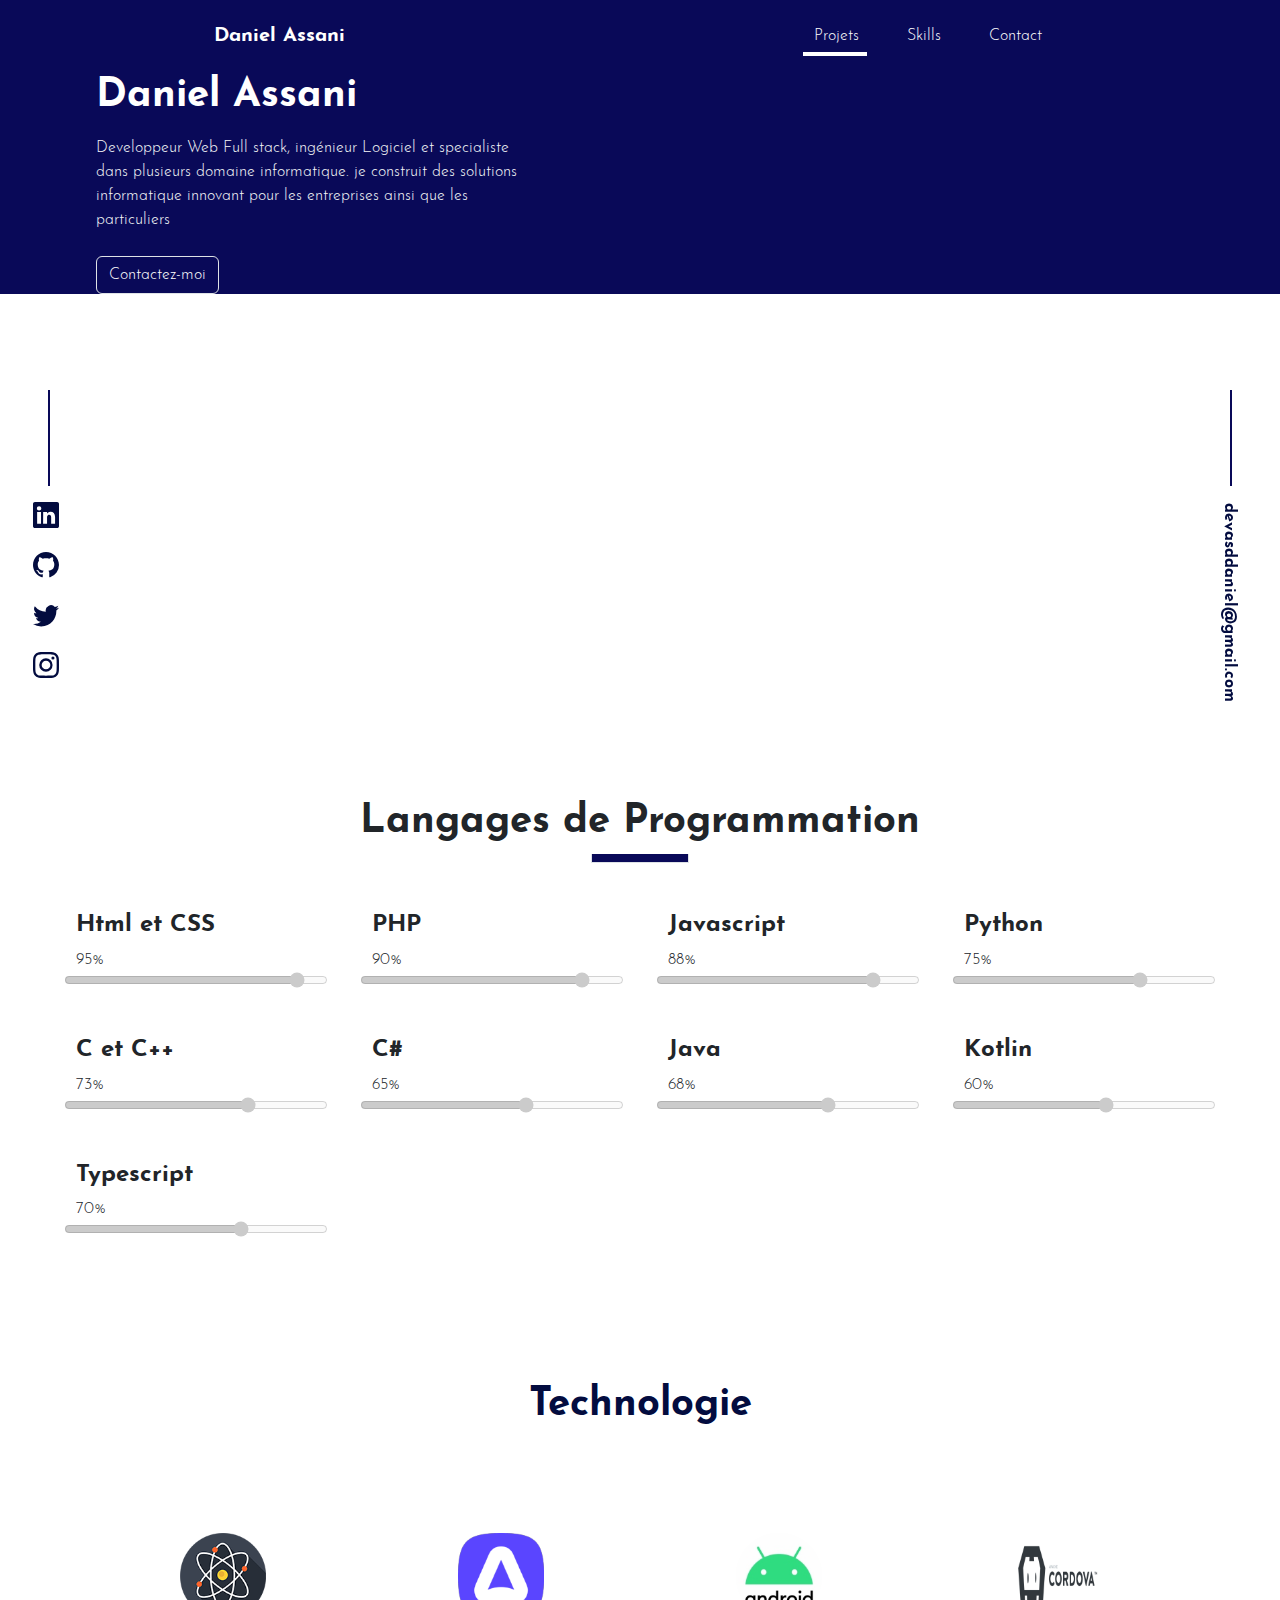
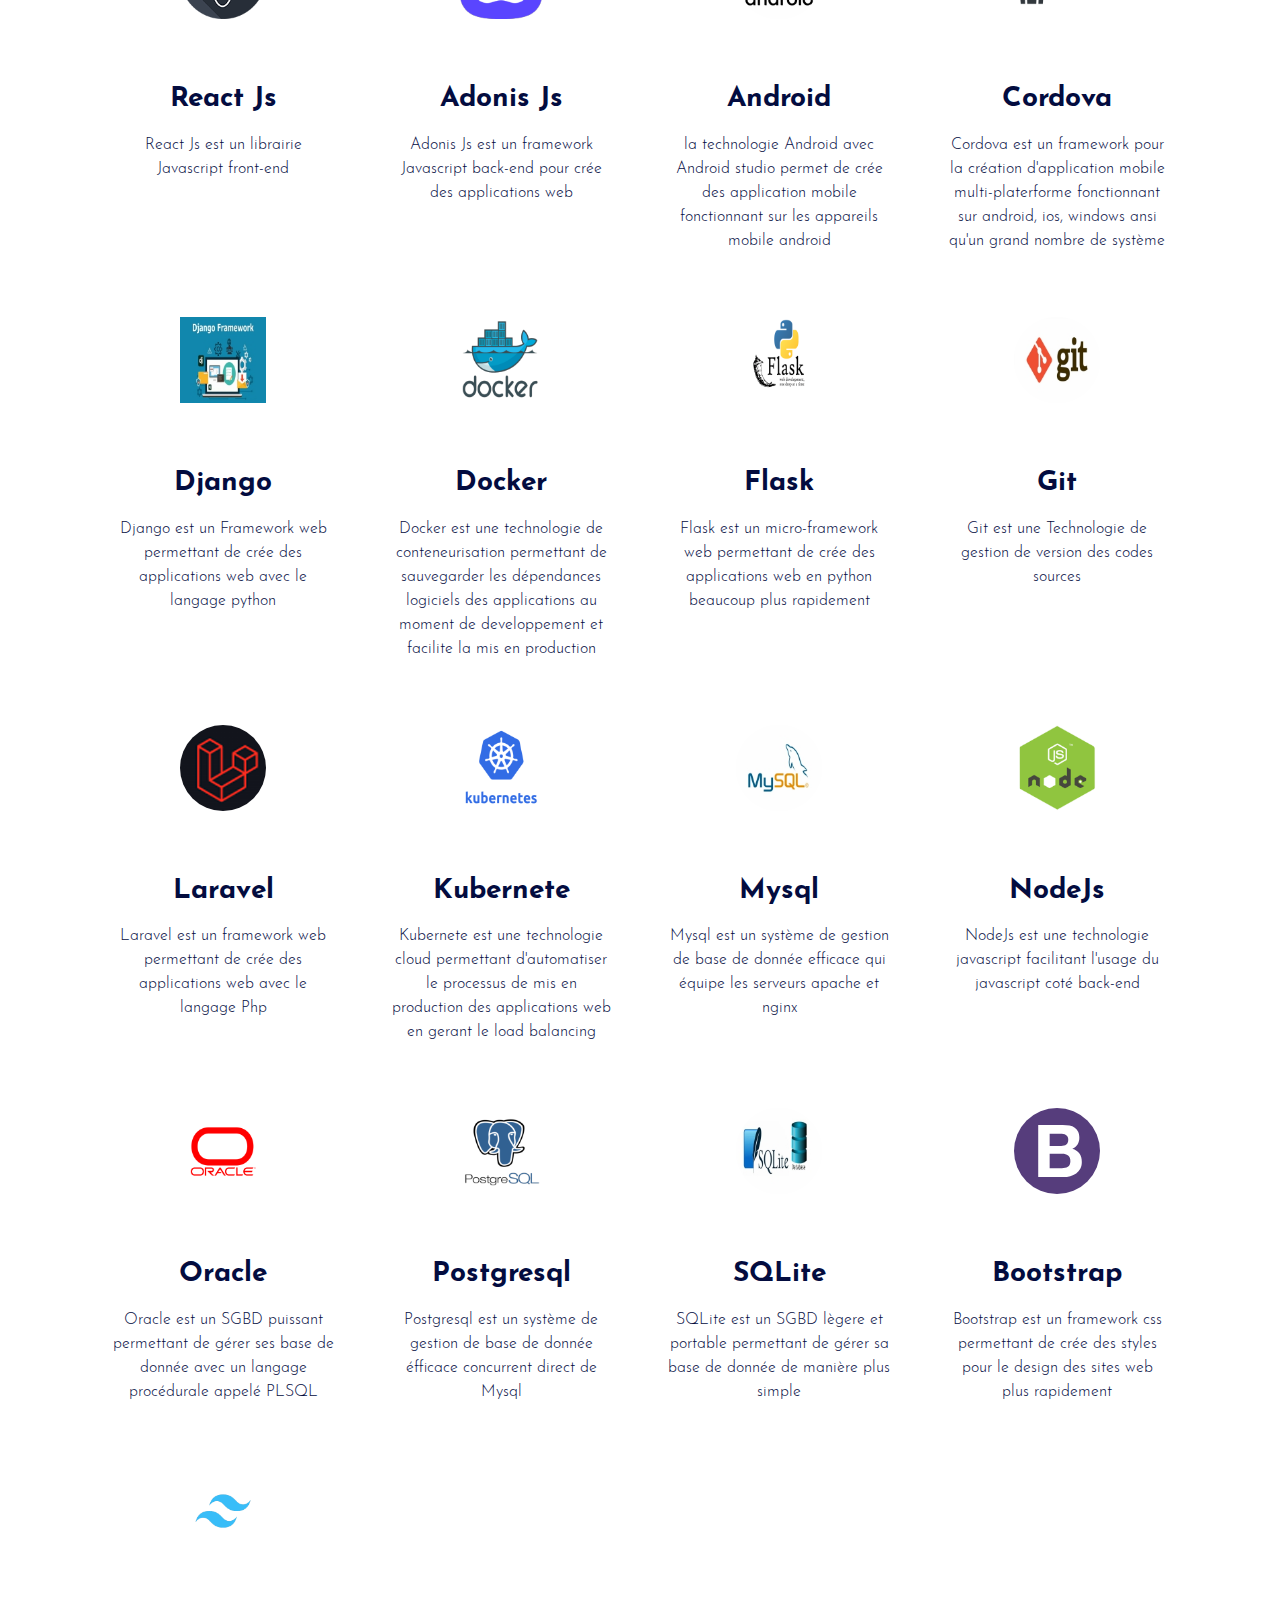
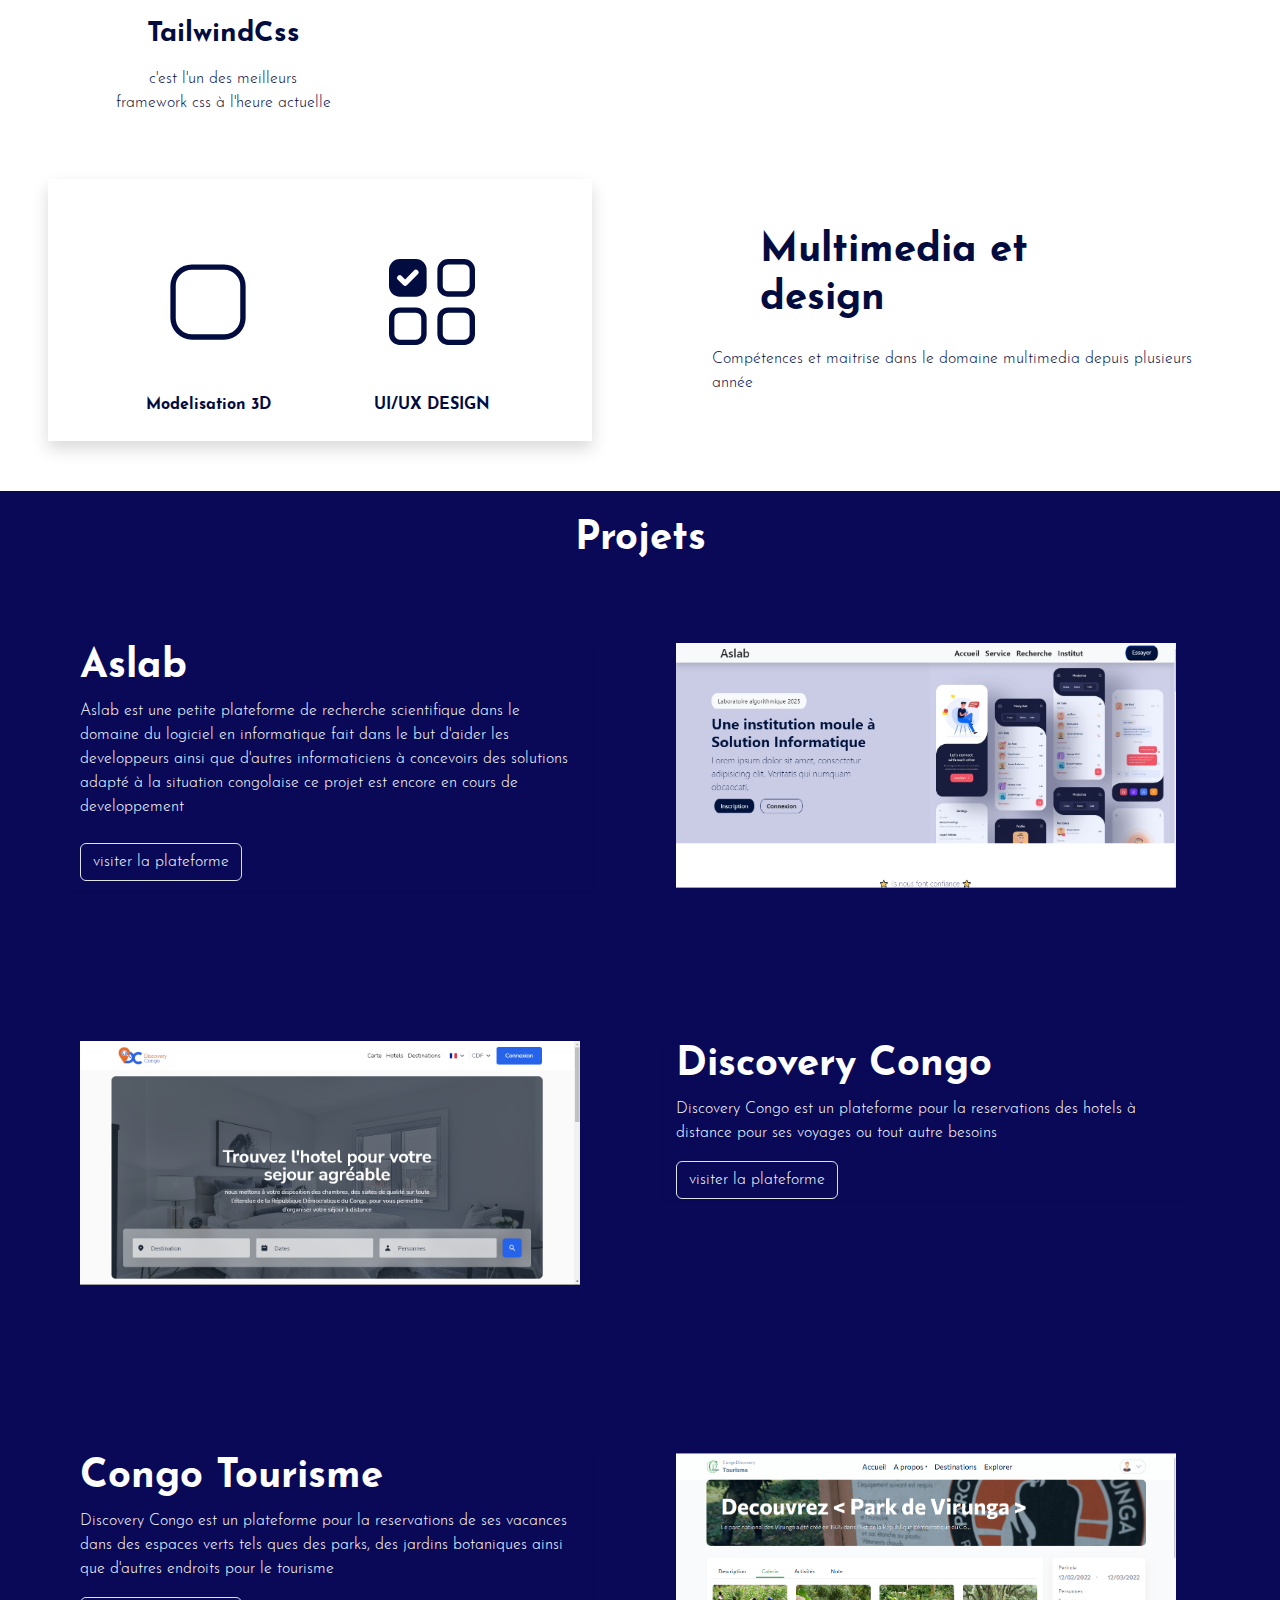
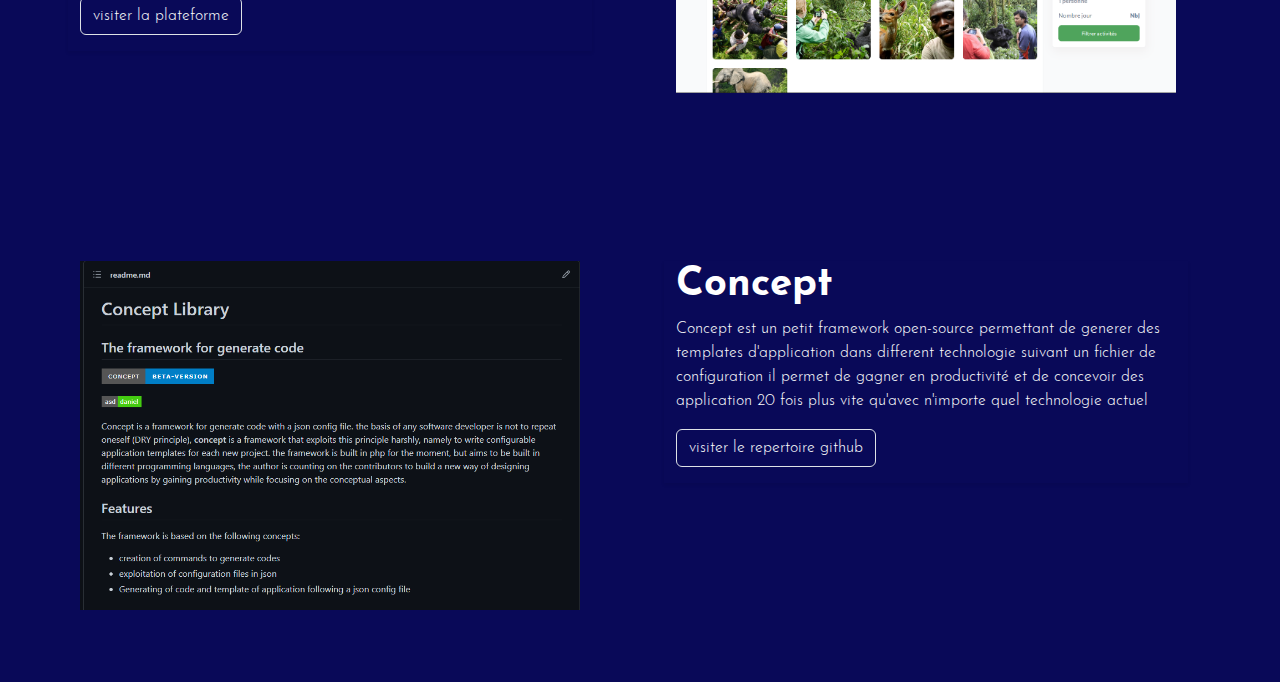
==== index.html @ 8d890fb3 "initial commit" ====
<!DOCTYPE html>
<html lang="en">
<head>
    <meta charset="UTF-8">
    <meta http-equiv="X-UA-Compatible" content="IE=edge">
    <meta name="viewport" content="width=device-width, initial-scale=1.0">
    <link rel="stylesheet" href="css/bootstrap.min.css">
    <link rel="stylesheet" href="css/index.css">
    
    <title>portfolio</title>
</head>
<body>
    <!-- navbar start  -->
    <nav class="navbar nav-menu transitive index-max  bg-blue justify-content-around navbar-expand-sm sticky">
  
        <div>
            <a href="#" class="navbar-brand fw-bold text-white px-5 ">Daniel Assani</a>
        </div>
        <!-- Links -->
        <div>
            <div class="navbar justify-content-center px-5 ">
                <ul class="navbar-nav couleur-white position-relative ">
                    <li class="nav-item px-3 element-active">
                      <a class="nav-link couleur-white" href="#">Projets</a>
                    </li>
                    <li class="nav-item px-3">
                      <a class="nav-link couleur-white" href="#">Skills</a>
                    </li>
                    <li class="nav-item px-3">
                      <a class="nav-link couleur-white" href="#">Contact</a>
                    </li>
                    <span class="indicator bg-white hide-responsive"></span>
                    <span class="indicator-responsive bg-white hide-main">
                        
                    </span>
                  </ul>
    
            </div>

        </div>
        
        
      
    </nav>

      <!-- navbar end -->
      
 <!-- hamburger menu start  -->

 <button type="button" aria-label="toggle curtain navigation " class="nav-toggler hide-main">
    <span class="line l1"></span>
    <span class="line l2"></span>
    <span class="line l3"></span>

</button>

 <!-- hamburger menu end  -->



      <!-- hero section start -->

      <div class="container-fluid px-0 mx-0">
        <div class="row bg-blue px-0 mx-0 ">
           <div class="col-lg-6   d-flex flex-column justify-content-center px-lg-5">
            <div class="row pb-2 px-lg-5">
                <div class="d-flex  align-items-center">
                    <div class="h1 text-white fw-bold ">Daniel Assani</div>
                </div>
                
            </div>
            <div class="row px-lg-5">
                <div class="text-light fw-light">
                    Developpeur Web Full stack, ingénieur Logiciel et specialiste dans plusieurs domaine informatique. 
                    je construit des solutions informatique innovant pour les entreprises ainsi que les particuliers
                </div>
            </div>
            <div class="row pt-4 px-5">
                <div class="d-flex justify-content-start">
                    <button class="btn border text-white"> Contactez-moi</button>
                </div>
            </div>
           </div>
           <div class="col-lg-6 pt-3">
              <div class="row px-0">
                <img src="images/profile-1.png" alt="" class="img-fluid mx-0 px-0">
              </div>
           </div>
        </div>
      </div>

      <!-- hero section end -->



     <!-- sticky contact start  -->

      <div id="sticky-contact" class="container-fluid sticky pt-5 hide-responsive">
        <div class="row back-transparent pt-5">
            <div class="d-flex justify-content-between px-5">
                <div class="bg-blue pt-5 pb-5 px-light sticky-bar"></div>
                <div class="bg-blue pt-5 pb-5 px-light sticky-bar"></div>
            </div>
        </div>
        <div class="row back-transparent pt-3">
            <div class="d-flex justify-content-between px-4">
                <div class="d-flex flex-column px-2">
                    <div class="px-light text-blue sticky-text pb-4">
                        <svg xmlns="http://www.w3.org/2000/svg" width="26" height="26" fill="currentColor" class="bi bi-linkedin" viewBox="0 0 16 16">
                            <path d="M0 1.146C0 .513.526 0 1.175 0h13.65C15.474 0 16 .513 16 1.146v13.708c0 .633-.526 1.146-1.175 1.146H1.175C.526 16 0 15.487 0 14.854V1.146zm4.943 12.248V6.169H2.542v7.225h2.401zm-1.2-8.212c.837 0 1.358-.554 1.358-1.248-.015-.709-.52-1.248-1.342-1.248-.822 0-1.359.54-1.359 1.248 0 .694.521 1.248 1.327 1.248h.016zm4.908 8.212V9.359c0-.216.016-.432.08-.586.173-.431.568-.878 1.232-.878.869 0 1.216.662 1.216 1.634v3.865h2.401V9.25c0-2.22-1.184-3.252-2.764-3.252-1.274 0-1.845.7-2.165 1.193v.025h-.016a5.54 5.54 0 0 1 .016-.025V6.169h-2.4c.03.678 0 7.225 0 7.225h2.4z"/>
                          </svg>
                    </div>
                    <div class="px-light text-blue sticky-text pb-4">
                        <svg xmlns="http://www.w3.org/2000/svg" width="26" height="26" fill="currentColor" class="bi bi-github" viewBox="0 0 16 16">
                            <path d="M8 0C3.58 0 0 3.58 0 8c0 3.54 2.29 6.53 5.47 7.59.4.07.55-.17.55-.38 0-.19-.01-.82-.01-1.49-2.01.37-2.53-.49-2.69-.94-.09-.23-.48-.94-.82-1.13-.28-.15-.68-.52-.01-.53.63-.01 1.08.58 1.23.82.72 1.21 1.87.87 2.33.66.07-.52.28-.87.51-1.07-1.78-.2-3.64-.89-3.64-3.95 0-.87.31-1.59.82-2.15-.08-.2-.36-1.02.08-2.12 0 0 .67-.21 2.2.82.64-.18 1.32-.27 2-.27.68 0 1.36.09 2 .27 1.53-1.04 2.2-.82 2.2-.82.44 1.1.16 1.92.08 2.12.51.56.82 1.27.82 2.15 0 3.07-1.87 3.75-3.65 3.95.29.25.54.73.54 1.48 0 1.07-.01 1.93-.01 2.2 0 .21.15.46.55.38A8.012 8.012 0 0 0 16 8c0-4.42-3.58-8-8-8z"/>
                          </svg>
                    </div>
                    <div class="px-light text-blue sticky-text pb-4">
                        <svg xmlns="http://www.w3.org/2000/svg" width="26" height="26" fill="currentColor" class="bi bi-twitter" viewBox="0 0 16 16">
                            <path d="M5.026 15c6.038 0 9.341-5.003 9.341-9.334 0-.14 0-.282-.006-.422A6.685 6.685 0 0 0 16 3.542a6.658 6.658 0 0 1-1.889.518 3.301 3.301 0 0 0 1.447-1.817 6.533 6.533 0 0 1-2.087.793A3.286 3.286 0 0 0 7.875 6.03a9.325 9.325 0 0 1-6.767-3.429 3.289 3.289 0 0 0 1.018 4.382A3.323 3.323 0 0 1 .64 6.575v.045a3.288 3.288 0 0 0 2.632 3.218 3.203 3.203 0 0 1-.865.115 3.23 3.23 0 0 1-.614-.057 3.283 3.283 0 0 0 3.067 2.277A6.588 6.588 0 0 1 .78 13.58a6.32 6.32 0 0 1-.78-.045A9.344 9.344 0 0 0 5.026 15z"/>
                          </svg>
                    </div>

                    <div class="px-light text-blue sticky-text pb-4">
                        <svg xmlns="http://www.w3.org/2000/svg" width="26" height="26" fill="currentColor" class="bi bi-instagram" viewBox="0 0 16 16">
                            <path d="M8 0C5.829 0 5.556.01 4.703.048 3.85.088 3.269.222 2.76.42a3.917 3.917 0 0 0-1.417.923A3.927 3.927 0 0 0 .42 2.76C.222 3.268.087 3.85.048 4.7.01 5.555 0 5.827 0 8.001c0 2.172.01 2.444.048 3.297.04.852.174 1.433.372 1.942.205.526.478.972.923 1.417.444.445.89.719 1.416.923.51.198 1.09.333 1.942.372C5.555 15.99 5.827 16 8 16s2.444-.01 3.298-.048c.851-.04 1.434-.174 1.943-.372a3.916 3.916 0 0 0 1.416-.923c.445-.445.718-.891.923-1.417.197-.509.332-1.09.372-1.942C15.99 10.445 16 10.173 16 8s-.01-2.445-.048-3.299c-.04-.851-.175-1.433-.372-1.941a3.926 3.926 0 0 0-.923-1.417A3.911 3.911 0 0 0 13.24.42c-.51-.198-1.092-.333-1.943-.372C10.443.01 10.172 0 7.998 0h.003zm-.717 1.442h.718c2.136 0 2.389.007 3.232.046.78.035 1.204.166 1.486.275.373.145.64.319.92.599.28.28.453.546.598.92.11.281.24.705.275 1.485.039.843.047 1.096.047 3.231s-.008 2.389-.047 3.232c-.035.78-.166 1.203-.275 1.485a2.47 2.47 0 0 1-.599.919c-.28.28-.546.453-.92.598-.28.11-.704.24-1.485.276-.843.038-1.096.047-3.232.047s-2.39-.009-3.233-.047c-.78-.036-1.203-.166-1.485-.276a2.478 2.478 0 0 1-.92-.598 2.48 2.48 0 0 1-.6-.92c-.109-.281-.24-.705-.275-1.485-.038-.843-.046-1.096-.046-3.233 0-2.136.008-2.388.046-3.231.036-.78.166-1.204.276-1.486.145-.373.319-.64.599-.92.28-.28.546-.453.92-.598.282-.11.705-.24 1.485-.276.738-.034 1.024-.044 2.515-.045v.002zm4.988 1.328a.96.96 0 1 0 0 1.92.96.96 0 0 0 0-1.92zm-4.27 1.122a4.109 4.109 0 1 0 0 8.217 4.109 4.109 0 0 0 0-8.217zm0 1.441a2.667 2.667 0 1 1 0 5.334 2.667 2.667 0 0 1 0-5.334z"/>
                          </svg>
                    </div>
                </div>
                <div class="text-blue rotate-90 fw-bold pt-3 sticky-text  pb-1">
                    devasddaniel@gmail.com
                </div>
            </div>
        </div>
      </div>

     <!-- sticky contact end  -->



      <!-- skills start  -->

      <div class="container-fluid pt-5 pb-5">
        <div class="row pb-5">
            <div class="d-flex justify-content-center flex-column align-items-center  pt-5"> 
                <div class="h1 fw-bold">
                    Langages de Programmation
                </div>
                <div class="fw-light border border-top-0 border-left-0 border-right-0 px-5 bg-blue pt-2">

                </div>
            </div>
        </div>
        <div class="row px-5">
            <div class="col-lg-3 pb-5">
                <div class="row px-3">
                    <div class="h4 fw-bold">Html et CSS</div>
                </div>
                <div class="row fw-light px-3">
                    <div>
                        95%
                    </div>
                    
                </div>
                <div class="row px-3">
                    <!-- <progress class="readonly" value="70"></progress> -->
                    <input type="range" value="95" class="text-blue" disabled>
                </div>
            </div>
            <div class="col-lg-3 pb-5" >
                <div class="row px-3">
                    <div class="h4 fw-bold">PHP</div>
                </div>
                <div class="row fw-light px-3">
                    <div>
                        90%
                    </div>
                    
                </div>
                <div class="row px-3">
                    <!-- <progress class="readonly" value="70"></progress> -->
                    <input type="range" value="90" class="text-blue" disabled>
                </div>
            </div>
            <div class="col-lg-3 pb-5">
                <div class="row px-3">
                    <div class="h4 fw-bold">Javascript</div>
                </div>
                <div class="row fw-light px-3">
                    <div>
                        88%
                    </div>
                    
                </div>
                <div class="row px-3">
                    <!-- <progress class="readonly" value="70"></progress> -->
                    <input type="range" value="88" class="text-blue" disabled>
                </div>
            </div>
            <div class="col-lg-3 pb-5">
                <div class="row px-3">
                    <div class="h4 fw-bold">Python</div>
                </div>
                <div class="row fw-light px-3">
                    <div>
                        75%
                    </div>
                    
                </div>
                <div class="row px-3">
                    <!-- <progress class="readonly" value="70"></progress> -->
                    <input type="range" value="75" class="text-blue" disabled>
                </div>
            </div>
            <div class="col-lg-3 pb-5">
                <div class="row px-3">
                    <div class="h4 fw-bold">C et C++</div>
                </div>
                <div class="row fw-light px-3">
                    <div>
                        73%
                    </div>
                    
                </div>
                <div class="row px-3">
                    <!-- <progress class="readonly" value="70"></progress> -->
                    <input type="range" value="73" class="text-blue" disabled>
                </div>
            </div>
            <div class="col-lg-3 pb-5">
                <div class="row px-3">
                    <div class="h4 fw-bold">C#</div>
                </div>
                <div class="row fw-light px-3">
                    <div>
                        65%
                    </div>
                    
                </div>
                <div class="row px-3">
                    <!-- <progress class="readonly" value="70"></progress> -->
                    <input type="range" value="65" class="text-blue" disabled>
                </div>
            </div>
            <div class="col-lg-3 pb-5">
                <div class="row px-3">
                    <div class="h4 fw-bold">Java</div>
                </div>
                <div class="row fw-light px-3">
                    <div>
                        68%
                    </div>
                    
                </div>
                <div class="row px-3">
                    <!-- <progress class="readonly" value="70"></progress> -->
                    <input type="range" value="68" class="text-blue" disabled>
                </div>
            </div>
            <div class="col-lg-3 pb-5">
                <div class="row px-3">
                    <div class="h4 fw-bold">Kotlin</div>
                </div>
                <div class="row fw-light px-3">
                    <div>
                        60%
                    </div>
                    
                </div>
                <div class="row px-3">
                    <!-- <progress class="readonly" value="70"></progress> -->
                    <input type="range" value="60" class="text-blue" disabled>
                </div>
            </div>
            <div class="col-lg-3 pb-5">
                <div class="row px-3">
                    <div class="h4 fw-bold">Typescript</div>
                </div>
                <div class="row fw-light px-3">
                    <div>
                        70%
                    </div>
                    
                </div>
                <div class="row px-3">
                    <!-- <progress class="readonly" value="70"></progress> -->
                    <input type="range" value="70" class="text-blue" disabled>
                </div>
            </div>
        </div>
      </div>

      <!-- skills end  -->

      <!-- technologie start  -->
      <div class="container-fluid pt-5 px-lg-5">
            <div class="row px-5 pb-5">
                 <div class="d-flex align-items-center justify-content-center">
                    <div class="h1 fw-bold text-blue"> Technologie </div>
                 </div>
                    
            </div>
            <div class="row px-lg-5">
                  <div class="col-lg-3">
                    
                        <div class="row px-5">
                             <div class="d-flex align-items-center justify-content-center p-5 rounded-circle ">
                                 <img src="images/react.png" alt="" class="img-fluid ">
                             </div>
                        </div>
                        <div class="row pb-1 pt-3">
                            <div class="d-flex align-items-center justify-content-center">
                                <div class="h3 fw-bold text-blue"> React Js </div>
                            </div>
                        </div>
                        <div class="row pb-3 pt-1">
                            <div class="d-flex align-items-center justify-content-center">
                                <div class="fw-light text-blue text-center px-3"> React Js est un librairie Javascript front-end </div>
                            </div>
                        </div>
                  </div>
                  <div class="col-lg-3">
                    
                    <div class="row px-5">
                         <div class="d-flex align-items-center justify-content-center p-5 rounded-circle ">
                             <img src="images/adonisjs.png" alt="" class="img-fluid ">
                         </div>
                    </div>
                    <div class="row pb-1 pt-3">
                        <div class="d-flex align-items-center justify-content-center">
                            <div class="h3 fw-bold text-blue"> Adonis Js </div>
                        </div>
                    </div>
                    <div class="row pb-3 pt-1">
                        <div class="d-flex align-items-center justify-content-center text-justify">
                            <div class=" fw-light text-blue text-center px-3"> Adonis Js est un framework Javascript back-end pour crée des applications web  </div>
                        </div>
                    </div>
                  </div>
                  <div class="col-lg-3">
                    
                    <div class="row px-5">
                         <div class="d-flex align-items-center justify-content-center p-5 rounded-circle ">
                             <img src="images/android.jpg" alt="" class="img-fluid rounded-circle">
                         </div>
                    </div>
                    <div class="row pb-1 pt-3">
                        <div class="d-flex align-items-center justify-content-center">
                            <div class="h3 fw-bold text-blue"> Android </div>
                        </div>
                    </div>
                    <div class="row pb-3 pt-1">
                        <div class="d-flex align-items-center justify-content-center">
                            <div class=" fw-light text-blue text-center px-3">la technologie Android avec Android studio permet de crée des application mobile fonctionnant sur les appareils mobile android</div>
                        </div>
                    </div>
                  </div>
                  <div class="col-lg-3">
                    
                    <div class="row px-5">
                         <div class="d-flex align-items-center justify-content-center p-5 rounded-circle ">
                             <img src="images/cordova.png" alt="" class="img-fluid ">
                         </div>
                    </div>
                    <div class="row pb-1 pt-3">
                        <div class="d-flex align-items-center justify-content-center">
                            <div class="h3 fw-bold text-blue"> Cordova </div>
                        </div>
                    </div>
                    <div class="row pb-3 pt-1">
                        <div class="d-flex align-items-center justify-content-center">
                            <div class=" fw-light text-blue px-3 text-center"> Cordova est un framework pour la création d'application mobile multi-platerforme
                                fonctionnant sur android, ios, windows ansi qu'un grand nombre de système
                            </div>
                        </div>
                    </div>
                  </div>
                  <div class="col-lg-3">
                    
                    <div class="row px-5">
                         <div class="d-flex align-items-center justify-content-center p-5 rounded-circle ">
                             <img src="images/django.jpg" alt="" class="img-fluid ">
                         </div>
                    </div>
                    <div class="row pb-1 pt-3">
                        <div class="d-flex align-items-center justify-content-center">
                            <div class="h3 fw-bold text-blue"> Django </div>
                        </div>
                    </div>
                    <div class="row pb-3 pt-1">
                        <div class="d-flex align-items-center justify-content-center">
                            <div class=" fw-light text-blue text-center px-3"> Django est un Framework web permettant de crée des applications web avec le langage python </div>
                        </div>
                    </div>
                  </div>
                  <div class="col-lg-3">
                    
                    <div class="row px-5">
                         <div class="d-flex align-items-center justify-content-center p-5 rounded-circle ">
                             <img src="images/docker.png" alt="" class="img-fluid ">
                         </div>
                    </div>
                    <div class="row pb-1 pt-3">
                        <div class="d-flex align-items-center justify-content-center">
                            <div class="h3 fw-bold text-blue"> Docker </div>
                        </div>
                    </div>
                    <div class="row pb-3 pt-1">
                        <div class="d-flex align-items-center justify-content-center">
                            <div class="fw-light text-blue text-center px-3"> Docker est une technologie de conteneurisation permettant de sauvegarder les dépendances logiciels des applications au moment de developpement et facilite la mis en production</div>
                        </div>
                    </div>
                  </div>
                  <div class="col-lg-3">
                    
                    <div class="row px-5">
                         <div class="d-flex align-items-center justify-content-center p-5 rounded-circle ">
                             <img src="images/flask.png" alt="" class="img-fluid rounded-circle">
                         </div>
                    </div>
                    <div class="row pb-1 pt-3">
                        <div class="d-flex align-items-center justify-content-center">
                            <div class="h3 fw-bold text-blue"> Flask </div>
                        </div>
                    </div>
                    <div class="row pb-3 pt-1">
                        <div class="d-flex align-items-center justify-content-center">
                            <div class="fw-light text-blue text-center px-3"> Flask est un micro-framework web permettant de crée des applications web en python beaucoup plus rapidement </div>
                        </div>
                    </div>
                  </div>
                  <div class="col-lg-3">
                    
                    <div class="row px-5">
                         <div class="d-flex align-items-center justify-content-center p-5 rounded-circle">
                             <img src="images/git.jpg" alt="" class="img-fluid rounded-circle">
                         </div>
                    </div>
                    <div class="row pb-1 pt-3">
                        <div class="d-flex align-items-center justify-content-center">
                            <div class="h3 fw-bold text-blue"> Git </div>
                        </div>
                    </div>
                    <div class="row pb-3 pt-1">
                        <div class="d-flex align-items-center justify-content-center">
                            <div class="fw-light text-blue text-center px-3"> Git est une Technologie de gestion de version des codes sources </div>
                        </div>
                    </div>
                  </div>
                  <div class="col-lg-3">
                    
                    <div class="row px-5">
                         <div class="d-flex align-items-center justify-content-center p-5 rounded-circle ">
                             <img src="images/laravel.png" alt="" class="img-fluid rounded-circle">
                         </div>
                    </div>
                    <div class="row pb-1 pt-3">
                        <div class="d-flex align-items-center justify-content-center">
                            <div class="h3 fw-bold text-blue"> Laravel </div>
                        </div>
                    </div>
                    <div class="row pb-3 pt-1">
                        <div class="d-flex align-items-center justify-content-center">
                            <div class="fw-light text-blue text-center px-3"> Laravel est un framework web permettant de crée des applications web avec le langage Php</div>
                        </div>
                    </div>
                  </div>
                  <div class="col-lg-3">
                    
                    <div class="row px-5">
                         <div class="d-flex align-items-center justify-content-center p-5  ">
                             <img src="images/kubernete.png" alt="" class="img-fluid ">
                         </div>
                    </div>
                    <div class="row pb-1 pt-3">
                        <div class="d-flex align-items-center justify-content-center">
                            <div class="h3 fw-bold text-blue"> Kubernete </div>
                        </div>
                    </div>
                    <div class="row pb-3 pt-1">
                        <div class="d-flex align-items-center justify-content-center">
                            <div class="fw-light text-blue text-center px-3"> Kubernete est une technologie cloud permettant d'automatiser le processus de mis en production des applications web en gerant le load balancing</div>
                        </div>
                    </div>
                  </div>
                  
                  <div class="col-lg-3">
                    
                    <div class="row px-5">
                         <div class="d-flex align-items-center justify-content-center p-5 rounded-circle ">
                             <img src="images/mysql.jpg" alt="" class="img-fluid rounded-circle">
                         </div>
                    </div>
                    <div class="row pb-1 pt-3">
                        <div class="d-flex align-items-center justify-content-center">
                            <div class="h3 fw-bold text-blue"> Mysql </div>
                        </div>
                    </div>
                    <div class="row pb-3 pt-1">
                        <div class="d-flex align-items-center justify-content-center">
                            <div class="fw-light text-blue text-center px-3"> Mysql est un système de gestion de base de donnée efficace qui équipe les serveurs apache et nginx </div>
                        </div>
                    </div>
                  </div>
                  <div class="col-lg-3">
                    
                    <div class="row px-5">
                         <div class="d-flex align-items-center justify-content-center p-5 rounded-circle ">
                             <img src="images/node.png" alt="" class="img-fluid rounded-circle">
                         </div>
                    </div>
                    <div class="row pb-1 pt-3">
                        <div class="d-flex align-items-center justify-content-center">
                            <div class="h3 fw-bold text-blue"> NodeJs </div>
                        </div>
                    </div>
                    <div class="row pb-3 pt-1">
                        <div class="d-flex align-items-center justify-content-center">
                            <div class=" fw-light text-blue text-center px-3"> NodeJs est une technologie javascript facilitant l'usage du javascript coté back-end</div>
                        </div>
                    </div>
                  </div>
                  <div class="col-lg-3">
                    
                    <div class="row px-5">
                         <div class="d-flex align-items-center justify-content-center p-5 ">
                             <img src="images/oracle.png" alt="" class="img-fluid rounded-circle">
                         </div>
                    </div>
                    <div class="row pb-1 pt-3">
                        <div class="d-flex align-items-center justify-content-center">
                            <div class="h3 fw-bold text-blue"> Oracle </div>
                        </div>
                    </div>
                    <div class="row pb-3 pt-1">
                        <div class="d-flex align-items-center justify-content-center">
                            <div class="fw-light text-blue text-center px-3"> Oracle est un SGBD puissant permettant de gérer ses base de donnée avec un langage procédurale appelé PLSQL</div>
                        </div>
                    </div>
                  </div>
                  <div class="col-lg-3">
                    
                    <div class="row px-5">
                         <div class="d-flex align-items-center justify-content-center p-5 rounded-circle">
                             <img src="images/postgresql.png" alt="" class="img-fluid ">
                         </div>
                    </div>
                    <div class="row pb-1 pt-3">
                        <div class="d-flex align-items-center justify-content-center">
                            <div class="h3 fw-bold text-blue"> Postgresql </div>
                        </div>
                    </div>
                    <div class="row pb-3 pt-1">
                        <div class="d-flex align-items-center justify-content-center">
                            <div class=" fw-light text-blue text-center px-3"> Postgresql est un système de gestion de base de donnée éfficace concurrent direct de Mysql </div>
                        </div>
                    </div>
                  </div>
                  <div class="col-lg-3">
                    
                    <div class="row px-5">
                         <div class="d-flex align-items-center justify-content-center p-5 rounded-circle ">
                             <img src="images/sqlite.jpg" alt="" class="img-fluid rounded-circle">
                         </div>
                    </div>
                    <div class="row pb-1 pt-3">
                        <div class="d-flex align-items-center justify-content-center">
                            <div class="h3 fw-bold text-blue"> SQLite </div>
                        </div>
                    </div>
                    <div class="row pb-3 pt-1">
                        <div class="d-flex align-items-center justify-content-center">
                            <div class=" fw-light text-blue text-center px-3"> SQLite est un SGBD lègere et portable permettant de gérer sa base de donnée de manière plus simple</div>
                        </div>
                    </div>
                  </div>
                  <div class="col-lg-3">
                    
                    <div class="row px-5">
                         <div class="d-flex align-items-center justify-content-center p-5 rounded-circle ">
                             <img src="images/bootstrap-logo-vector.svg" alt="" class="img-fluid rounded-circle">
                         </div>
                    </div>
                    <div class="row pb-1 pt-3">
                        <div class="d-flex align-items-center justify-content-center">
                            <div class="h3 fw-bold text-blue"> Bootstrap </div>
                        </div>
                    </div>
                    <div class="row pb-3 pt-1">
                        <div class="d-flex align-items-center justify-content-center">
                            <div class=" fw-light text-blue text-center px-3"> Bootstrap est un framework css permettant de crée des styles pour le design des sites web plus rapidement</div>
                        </div>
                    </div>
                  </div>
                  <div class="col-lg-3">
                    
                    <div class="row px-5">
                         <div class="d-flex align-items-center justify-content-center p-5 rounded-circle ">
                             <img src="images/tailwind.png" alt="" class="img-fluid rounded-circle">
                         </div>
                    </div>
                    <div class="row pb-1 pt-3">
                        <div class="d-flex align-items-center justify-content-center">
                            <div class="h3 fw-bold text-blue"> TailwindCss </div>
                        </div>
                    </div>
                    <div class="row pb-3 pt-1">
                        <div class="d-flex align-items-center justify-content-center">
                            <div class=" fw-light text-blue text-center px-3"> c'est l'un des meilleurs framework css à l'heure actuelle </div>
                        </div>
                    </div>
                  </div>
            </div>
      </div>
     <!-- technologie end -->

     <!-- design et multimedia start -->

     <div class="container-fluid pt-5 pb-5 px-0 mx-0 ">
        <div class="row px-0 mx-0">
            <div class="col-lg-6  ">
                <div class="row px-5 ">
                    <div class="row px-5 mx-0 shadow pt-5">
                        <div class="col-lg-6  pt-3 pb-3 mx-0">
                            <div class="row pb-5 pt-3 text-blue">
                                <svg xmlns="http://www.w3.org/2000/svg" width="86" height="86" fill="currentColor" class="bi bi-app" viewBox="0 0 16 16">
                                    <path d="M11 2a3 3 0 0 1 3 3v6a3 3 0 0 1-3 3H5a3 3 0 0 1-3-3V5a3 3 0 0 1 3-3h6zM5 1a4 4 0 0 0-4 4v6a4 4 0 0 0 4 4h6a4 4 0 0 0 4-4V5a4 4 0 0 0-4-4H5z"/>
                                  </svg>
                            </div>
                            <div class="row  pb-2">
                                <div class="text-blue fw-bold text-center"> Modelisation 3D</div>
                            </div>
                        </div>
                        <div class="col-lg-6  pt-3 mx-0 pb-3">
                            <div class="row  pb-5 pt-3 text-blue">
                                <svg xmlns="http://www.w3.org/2000/svg" width="86" height="86" fill="currentColor" class="bi bi-ui-checks-grid" viewBox="0 0 16 16">
                                    <path d="M2 10h3a1 1 0 0 1 1 1v3a1 1 0 0 1-1 1H2a1 1 0 0 1-1-1v-3a1 1 0 0 1 1-1zm9-9h3a1 1 0 0 1 1 1v3a1 1 0 0 1-1 1h-3a1 1 0 0 1-1-1V2a1 1 0 0 1 1-1zm0 9a1 1 0 0 0-1 1v3a1 1 0 0 0 1 1h3a1 1 0 0 0 1-1v-3a1 1 0 0 0-1-1h-3zm0-10a2 2 0 0 0-2 2v3a2 2 0 0 0 2 2h3a2 2 0 0 0 2-2V2a2 2 0 0 0-2-2h-3zM2 9a2 2 0 0 0-2 2v3a2 2 0 0 0 2 2h3a2 2 0 0 0 2-2v-3a2 2 0 0 0-2-2H2zm7 2a2 2 0 0 1 2-2h3a2 2 0 0 1 2 2v3a2 2 0 0 1-2 2h-3a2 2 0 0 1-2-2v-3zM0 2a2 2 0 0 1 2-2h3a2 2 0 0 1 2 2v3a2 2 0 0 1-2 2H2a2 2 0 0 1-2-2V2zm5.354.854a.5.5 0 1 0-.708-.708L3 3.793l-.646-.647a.5.5 0 1 0-.708.708l1 1a.5.5 0 0 0 .708 0l2-2z"/>
                                  </svg>
                            </div>
                            <div class="row px-3 pb-2">
                                <div class="text-blue fw-bold text-center"> UI/UX DESIGN</div>
                            </div>
                        </div>
                        <div class="col-lg-6"></div>
                    </div>
                </div>
                
            </div>
            <div class="col-lg-6 mx-0">
                <div class="row px-lg-5 pb-5 mx-0 pt-5">
                    <div class="d-flex flex-column align-items-center justify-content-center  mx-0">
                    <div class="h1 text-blue fw-bold px-lg-5 pb-3">Multimedia et design </div>
                    <div class="text-blue fw-light">
                        Compétences et maitrise dans le domaine multimedia depuis plusieurs année
                    </div>
                </div>
                </div>
                
            </div>
        </div>
     </div>
      
    <!-- design et multimedia end -->

    <!-- project start -->

<div class="container-fluid bg-blue px-lg-5 pt-2 pb-2" id="projet">
    <div class="row pt-3 pb-3">
        <div class="d-flex justify-content-center">
            <div class="fw-bold text-white h1">
                     Projets
            </div>

        </div>
        
    </div>
    <div class="row pt-3 pt-lg-5 pb-3 pb-lg-5">
        <div class="row px-2  pt-2 pb-5">
            <div class="col-lg-6 px-lg-5 ">
                <div class="row shadow-sm ">
                    <div class="d-flex  flex-column  justify-content-center ">
                        <div class="h1 text-white fw-bold">Aslab</div>
                        <div class="fw-light text-white text-justify pb-3">
                                 Aslab est une petite plateforme de recherche scientifique dans le domaine du logiciel en informatique fait dans le but d'aider 
                                 les developpeurs ainsi que d'autres informaticiens à concevoirs des solutions adapté à la situation congolaise
                                 ce projet est encore en cours de developpement 
                        </div>
                        <div class="pt-2 pb-2">
                            <button class="btn border text-white"><a href="https://aslab.onrender.com/" class="nav-link">visiter la plateforme</a></button>
                   
                        </div>
                        
                        
                    </div>
                </div>
            </div>
            <div class="col-lg-6 px-lg-5 ">
                <div class="row ">
                    <div class="d-flex flex-column align-items-center justify-content-center">
                        <img src="images/aslab-photo.png" alt="" class="img-fluid">
                    </div>
                </div>
            </div>
        </div>

    </div>
    
    <div class="row pt-3 pt-lg-5 pb-3 pb-lg-5">
        <div class="row px-2  pt-2 pb-5">
            <div class="col-lg-6 px-lg-5 ">
                <div class="row pb-3">
                    <div class="d-flex flex-column align-items-center justify-content-center">
                        <img src="images/discovery.png" alt="" class="img-fluid">
                    </div>
                </div>
            </div>
            <div class="col-lg-6 px-lg-5 ">
                <div class="row shadow-sm ">
                    <div class="d-flex  flex-column  justify-content-center">
                        <div class="h1 text-white fw-bold">Discovery Congo</div>
                        <div class="fw-light text-white text-justify pb-3">
                                 Discovery Congo est un plateforme pour la reservations des hotels à distance pour ses voyages ou 
                                 tout autre besoins
                        </div>
                        <div>
                            <button class="btn border text-white"><a href="https://web.discoverycongo.com/" class="nav-link">visiter la plateforme</a></button>
                   
                        </div>
                        
                    </div>
                </div>
            </div>
            
        </div>

    </div>
   
    <div class="row pt-3 pt-lg-5 pb-3 pb-lg-5">
        <div class="row px-2  pt-2 pb-5">
            
            <div class="col-lg-6 px-lg-5 ">
                <div class="row shadow-sm ">
                    <div class="d-flex  flex-column  justify-content-center">
                        <div class="h1 text-white fw-bold">Congo Tourisme</div>
                        <div class="fw-light text-white text-justify pb-3">
                                 Discovery Congo est un plateforme pour la reservations de ses vacances dans des espaces verts tels ques des parks, des jardins botaniques ainsi que d'autres endroits pour le tourisme
                        </div>
                        <div class="pb-3">
                            <button class="btn border text-white"><a href="https://web.discoverycongo.com/" class="nav-link">visiter la plateforme</a></button>
                   
                        </div>
                        
                    </div>
                </div>
            </div>
            <div class="col-lg-6 px-lg-5 ">
                <div class="row ">
                    <div class="d-flex flex-column align-items-center justify-content-center">
                        <img src="images/tourisme.png" alt="" class="img-fluid">
                    </div>
                </div>
            </div>
            
        </div>

    </div>

    <div class="row pt-3 pt-lg-5 pb-3 pb-lg-5">
        <div class="row px-2  pt-4 pb-2">
            <div class="col-lg-6 px-lg-5 ">
                <div class="row pb-2">
                    <div class="d-flex flex-column align-items-center justify-content-center">
                        <img src="images/concept.png" alt="" class="img-fluid">
                    </div>
                </div>
            </div>
            <div class="col-lg-6 px-lg-5 ">
                <div class="row shadow-sm ">
                    <div class="d-flex  flex-column  justify-content-center">
                        <div class="h1 text-white fw-bold">Concept</div>
                        <div class="fw-light text-white text-justify pb-3">
                                 Concept est un petit framework open-source permettant de generer des templates d'application dans different technologie
                                 suivant un fichier de configuration il permet de gagner en productivité et de concevoir des application 20 fois plus vite qu'avec n'importe quel technologie actuel 
                        </div>
                        <div class="pb-3">
                            <button class="btn border text-white"><a href="https://github.com/asddaniel/concept" class="nav-link">visiter le repertoire github</a></button>
                   
                        </div>
                        
                    </div>
                </div>
            </div>
            
        </div>

    </div>

</div>
   

    <!-- project end -->
   <script src="js/core.js"></script>
    <script src="js/style.js " defer></script>
</body>
</html>
---- css/index.css ----
@font-face {
    font-family: 'josephine';
    src: url('../fonts/JosefinSans/JosefinSans-Bold.ttf');
    font-weight: bold;
}
input[type="range" i]:disabled {
    background-color: initial;
    color: rgb(3, 12, 63)!important;
}
.text-blue{
    color: rgb(3, 12, 63)!important;  
}
body{
    overflow-x: hidden;
}
.rotate-90{
    transform: rotate(90deg);
}

@font-face {
    font-family: 'josephine';
    src: url('../fonts/JosefinSans/JosefinSans-Regular.ttf');
    font-weight: 400;
}
@font-face {
    font-family: 'josephine';
    src: url('../fonts/JosefinSans/JosefinSans-Light.ttf');
    font-weight: lighter;
}

*, ::before, ::after{
    padding: 0px;
    margin: 0px;
    text-decoration: none;
    font-family: 'josephine', Tahoma, Geneva, Verdana, sans-serif;
    list-style: none;
    text-decoration: none;
    font-size: inherit;
    font-weight: inherit;
    
}
.bg-cover-transparent{
    background-color: rgba(0, 0, 0, 0.5);
}
.bg-blue{
    background-color: rgb(9, 9, 88)!important;
}
.couleur-white{
    color: white!important;
}
.w-total{
width: 100vw!important;
}
.padding-0{
    padding: 0px!important;
}
.rounded-oeil{
    border-radius: 30%/45%;
    box-sizing: content-box;
}
 .img-thumb{
    max-width: 30%!important;
 }
.max-width-30{
    max-width: 30vw;
}
.object-fit-cover{
    object-fit: cover;
}
.sticky{
    position: sticky;
    top: 0;
}

.back-transparent{
    background-color: transparent!important;
    /* background-color: rgba(0, 0, 0, 0); */
   
}
.px-light{
    padding-left: 0.05rem;
    padding-right: .05rem;
}
.index-max{
    z-index: 9999;
}
.hide-main{
    display: none!important;
}
.indicator{
    margin-left: 1vw;
    position: absolute;
    bottom: 0px;
    left: 0px;
    width: 5vw;
    z-index: 9999;
    height: 0.4vh;
    transform-origin: 0 0;
    transition: all 0.3s  ease-out;
}
.transitive{
    transition: all 0.5s  ease-in-out;
}

.transformer{
    transform: translateX(32px);
}
.gap-2{
    gap: 2vh;
}
.nav-toggler{
    position: fixed;
    z-index: 9999;
    top: 0vh;
    left: 83vw;
    height: 8vh;
    width: 8vw;
    border: none;
    outline: none;
    cursor: pointer;
    display: flex;
    justify-content: center;
    align-items: center;
    
    background: transparent;
}
.line{
    position: absolute;
    display: block;
    width: 100%;
    height: 0.2vh;
    background: #f1f1f1;
    transition: 0.5s ease-out, 
    opacity 0.2s ease-out;
}
.l1{
    transform: translateY(-10px);
}
.l3{
    transform: translateY(10px);
}
.nav-toggler.active .l1{
transform: translateY(0px) rotate(135deg);
}
.nav-toggler.active .l2{
    opacity: 0;
    }
    .nav-toggler.active .l3{
        transform: translateY(0px) rotate(-135deg);
        }
@media screen and (max-width: 1200px) {
    .hide-responsive{
      display: none!important;
    }
    .nav-menu{
        z-index: 900;
        width: 100%;
    }
    .sticky{
        position: absolute;
    }
    .nav-menu{
        overflow: hidden;
        transform: translateX(140vh);
    }
    .nav-menu.active{
        transform: translate(0);
    }
    .hide-main{
        display: inherit !important;;
    }
    .indicator-responsive{
        margin-left: 1vw;
        position: absolute;
        bottom: 0px;
        left: 0px;
        top: 0.5rem;

        width: 0.5vw;
        z-index: 9999;
        height: 4vh;
        transform-origin: 0 0 0 0;
        transition: all 0.3s  ease-out;
    }
  }
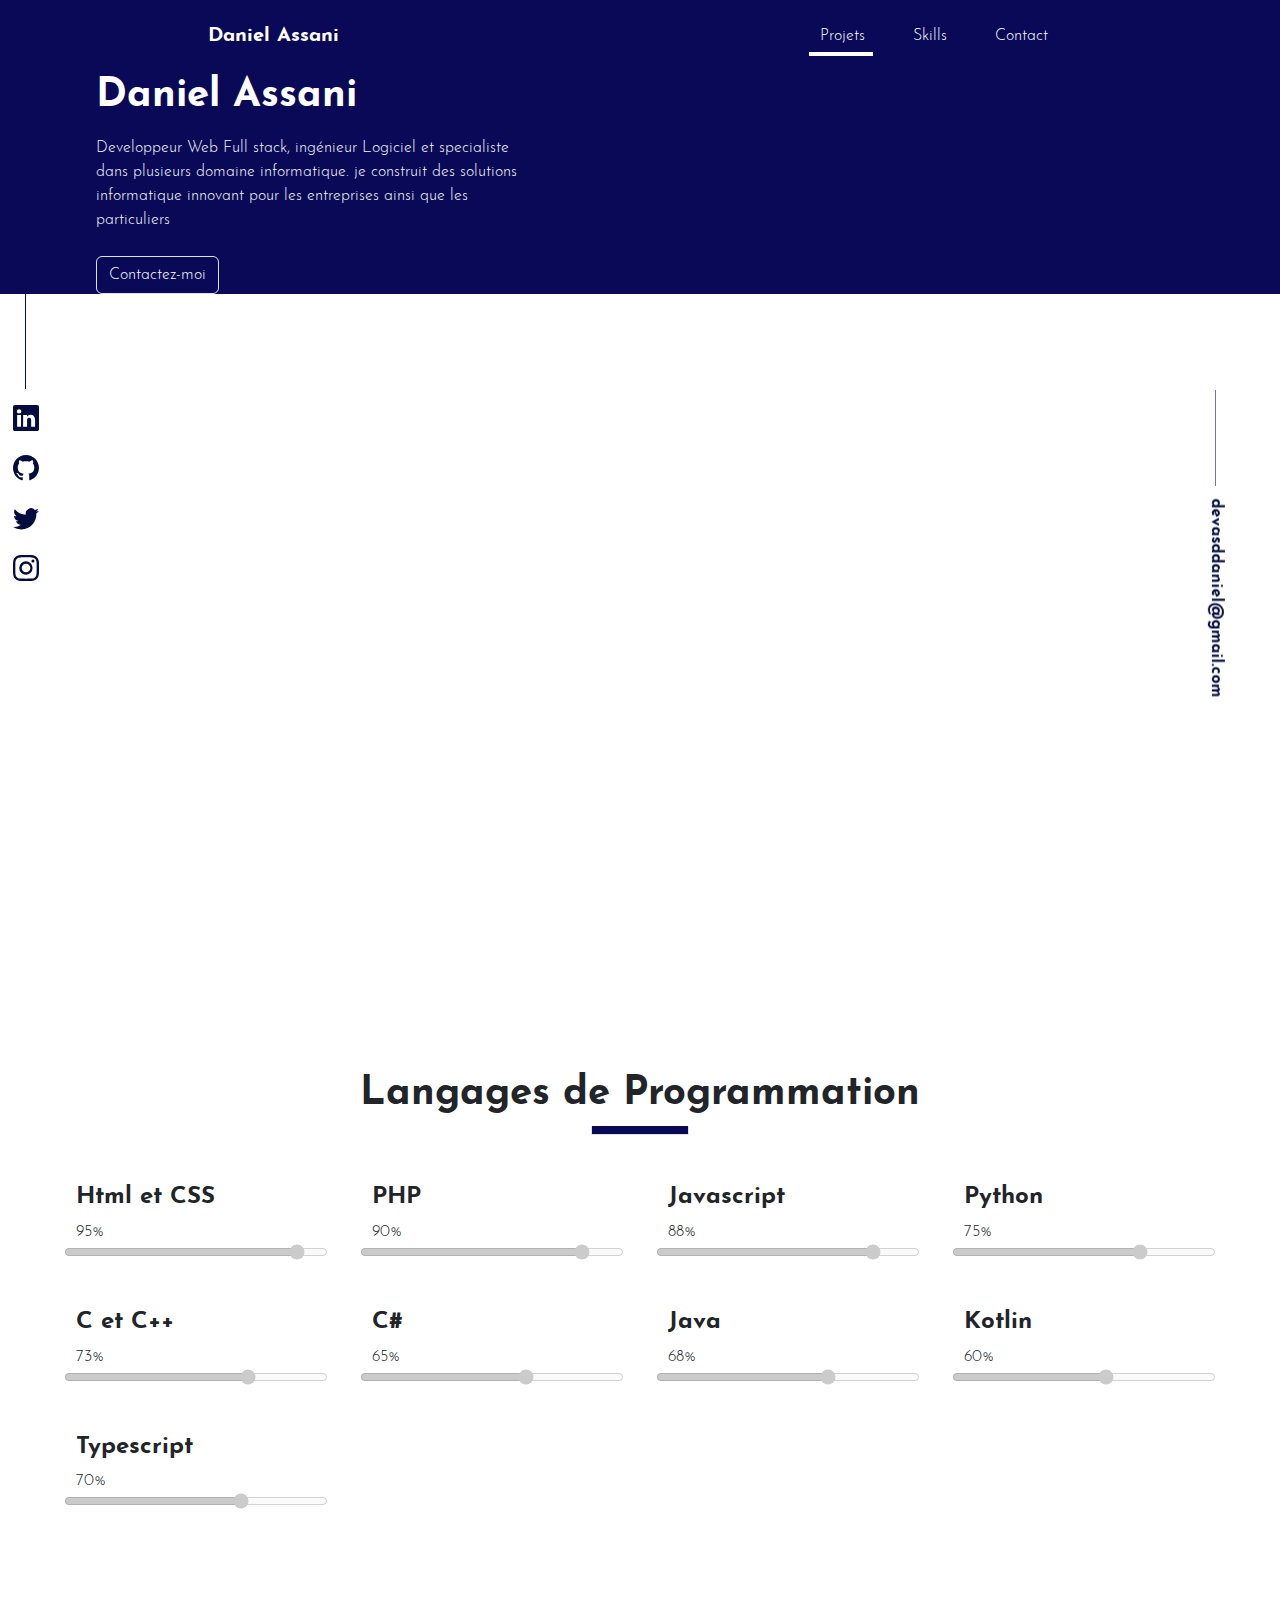
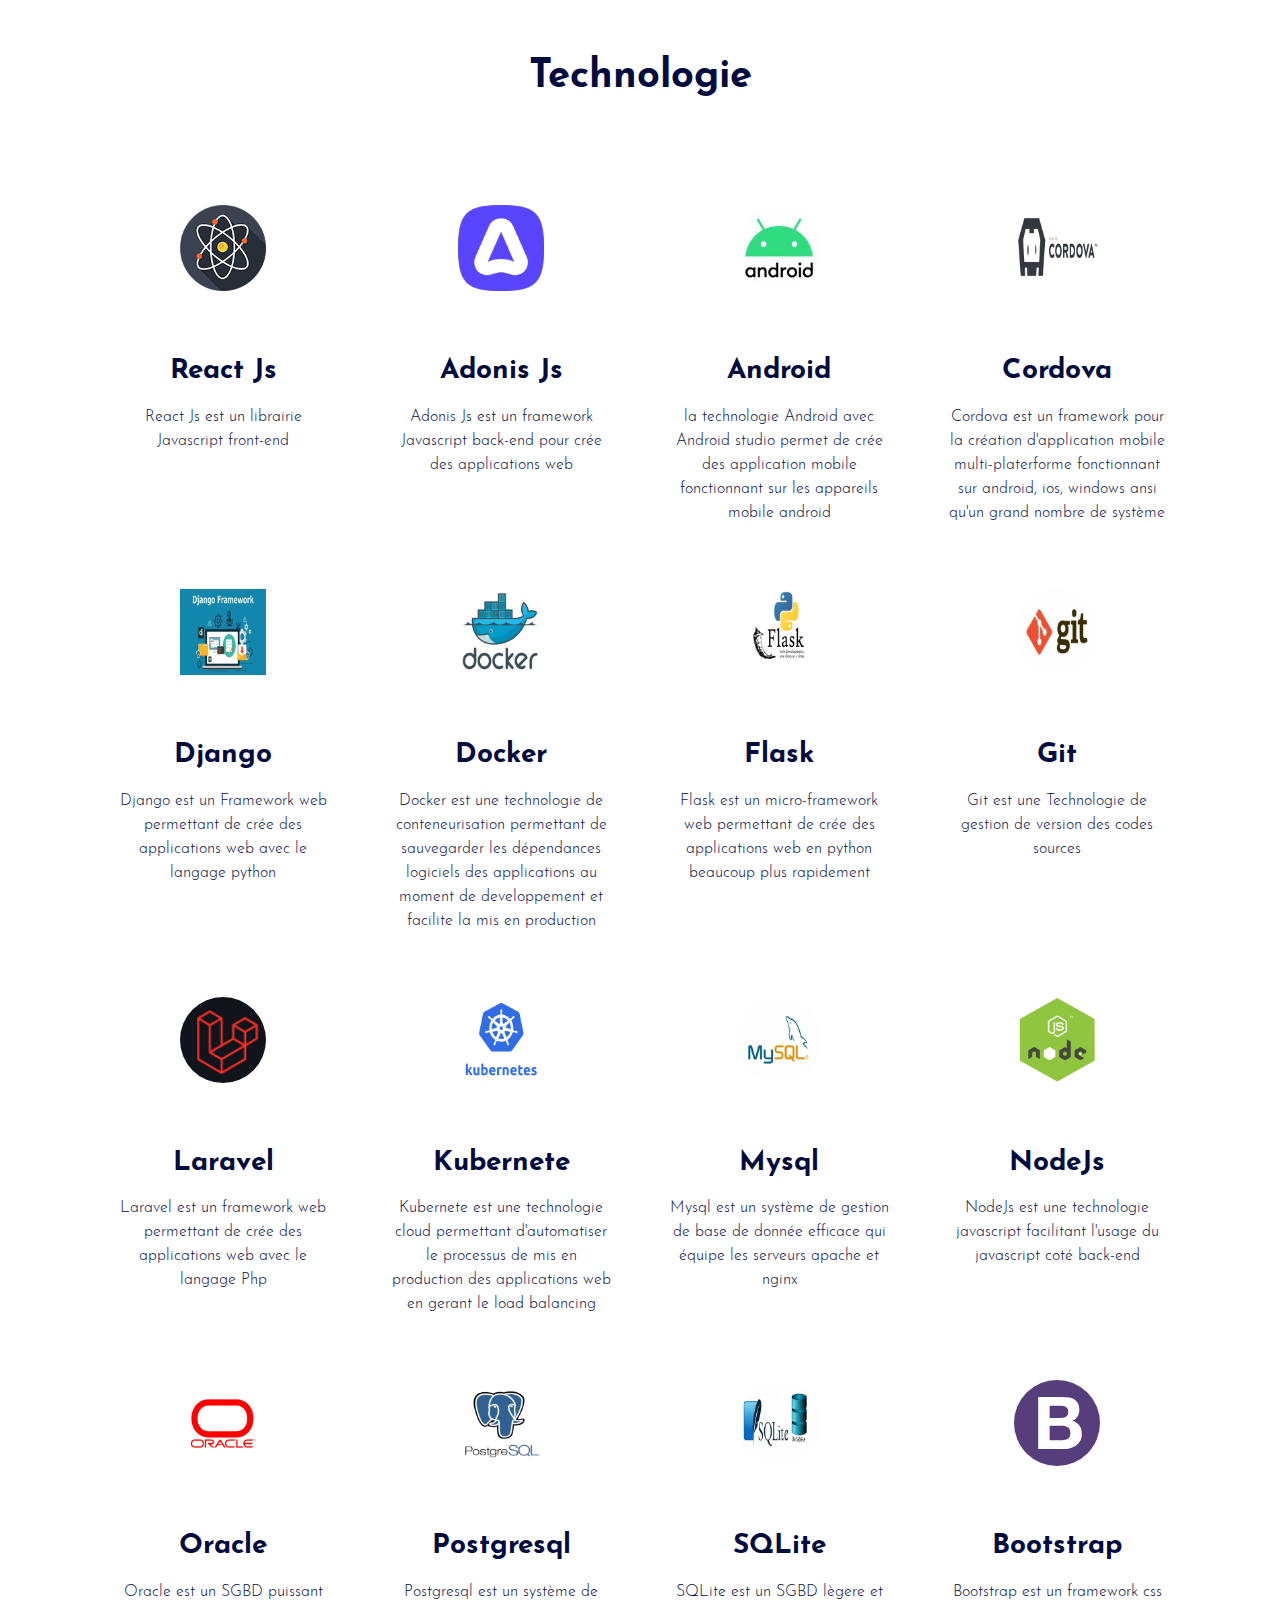
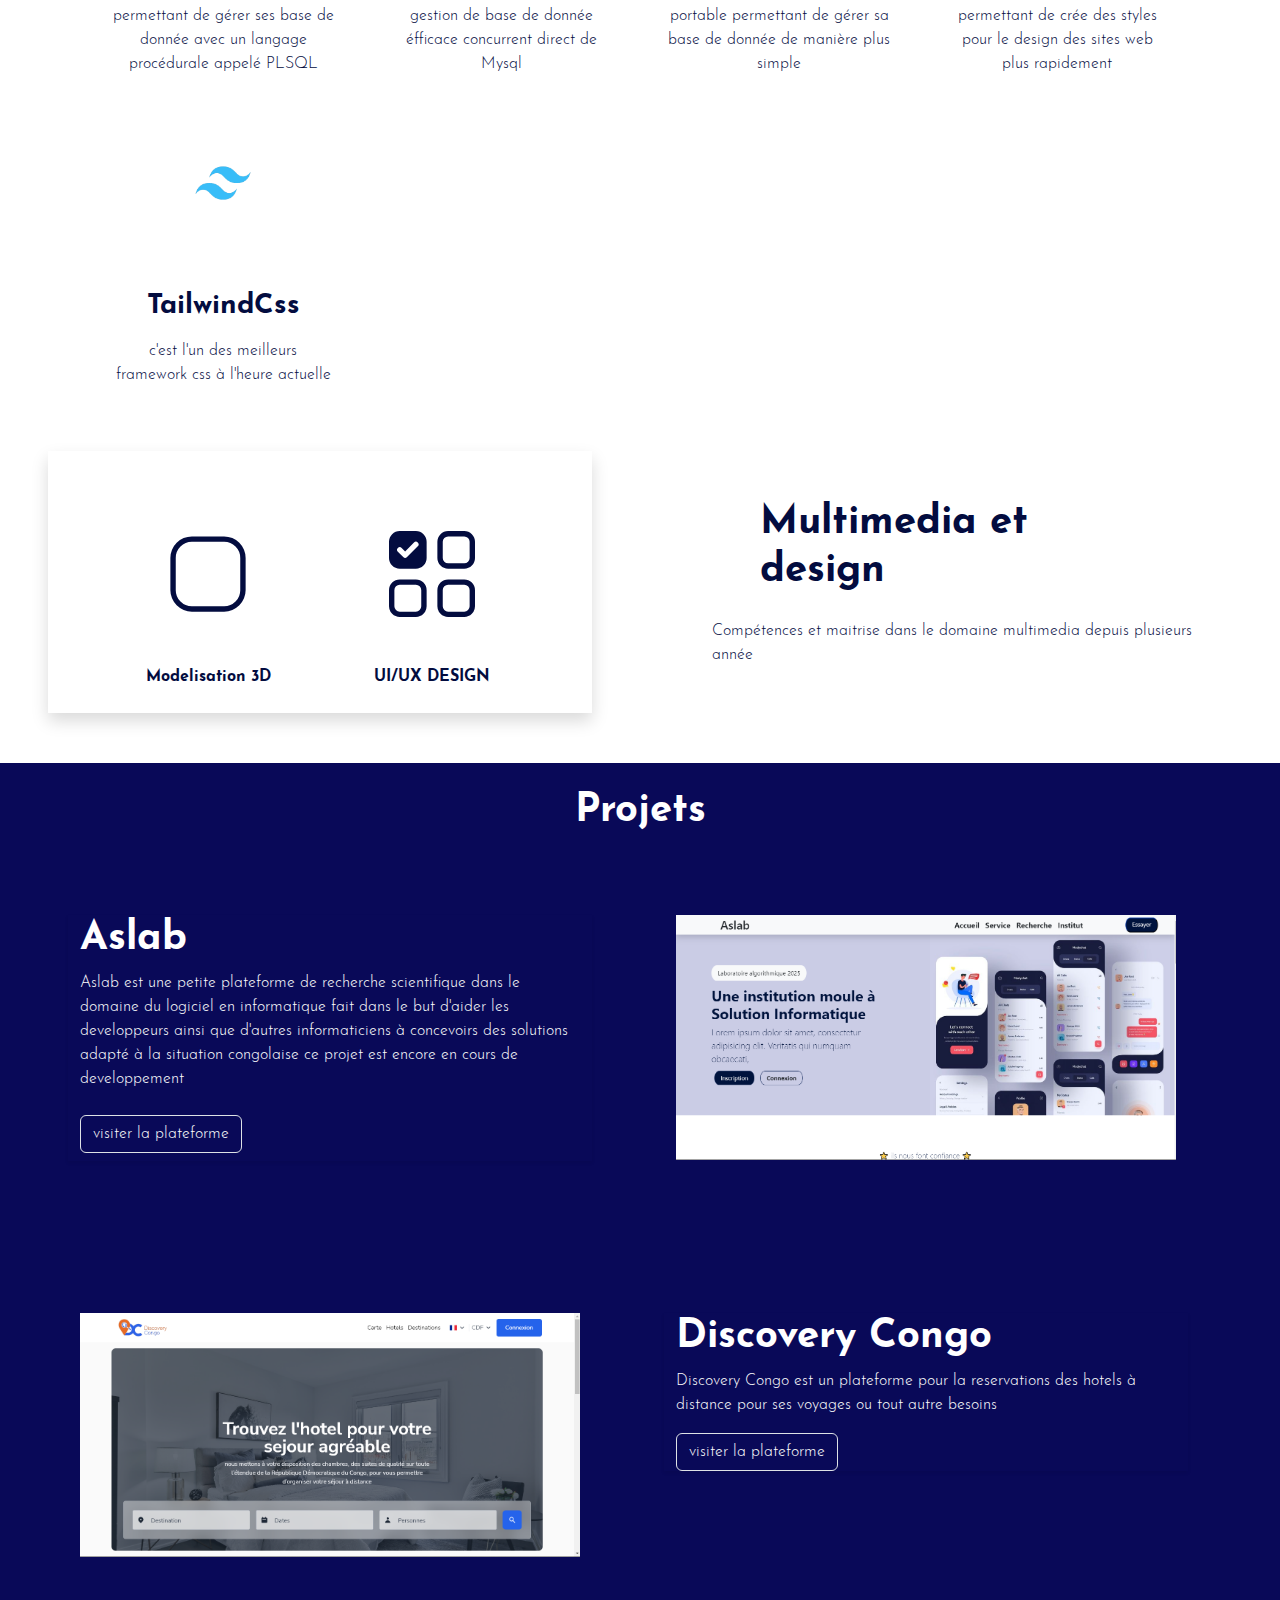
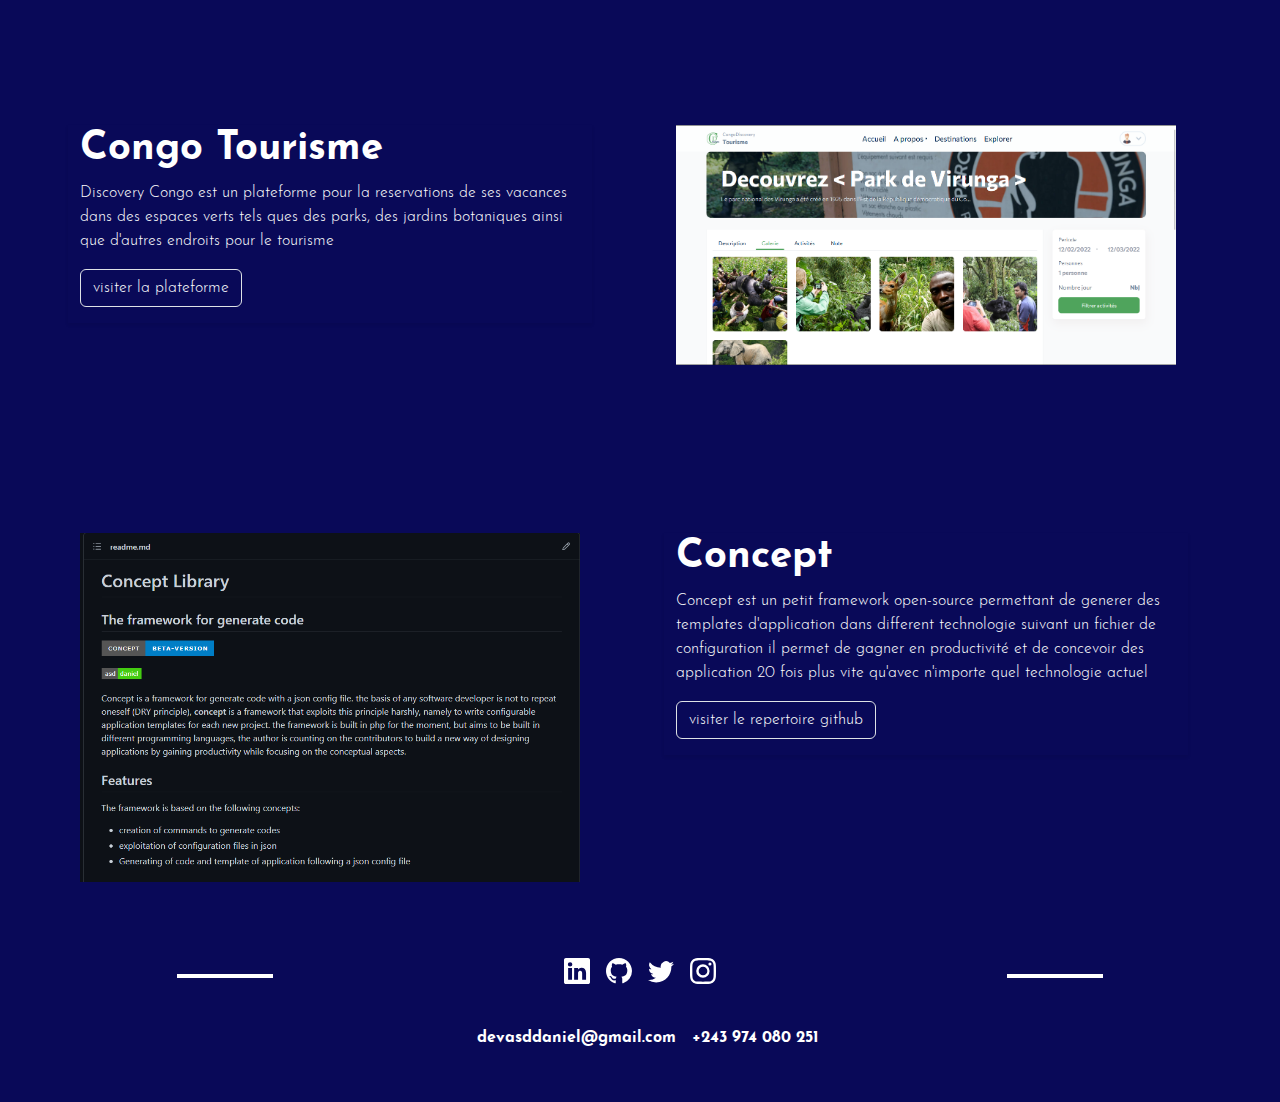
==== commit 0305d2e5: "temp" ====
--- a/index.html
+++ b/index.html
@@ -11,37 +11,43 @@
 </head>
 <body>
     <!-- navbar start  -->
-    <nav class="navbar nav-menu transitive index-max  bg-blue justify-content-around navbar-expand-sm sticky">
+    <div class="container-fluid mb-custom-5   overflow-x-hidden index-max  px-0 sticky">
+       <div class="row ">
+        <nav class="navbar nav-menu transitive    bg-blue justify-content-around navbar-expand-sm ">
   
-        <div>
-            <a href="#" class="navbar-brand fw-bold text-white px-5 ">Daniel Assani</a>
-        </div>
-        <!-- Links -->
-        <div>
-            <div class="navbar justify-content-center px-5 ">
-                <ul class="navbar-nav couleur-white position-relative ">
-                    <li class="nav-item px-3 element-active">
-                      <a class="nav-link couleur-white" href="#">Projets</a>
-                    </li>
-                    <li class="nav-item px-3">
-                      <a class="nav-link couleur-white" href="#">Skills</a>
-                    </li>
-                    <li class="nav-item px-3">
-                      <a class="nav-link couleur-white" href="#">Contact</a>
-                    </li>
-                    <span class="indicator bg-white hide-responsive"></span>
-                    <span class="indicator-responsive bg-white hide-main">
-                        
-                    </span>
-                  </ul>
+            <div>
+                <a href="#" class="navbar-brand fw-bold text-white px-5 ">Daniel Assani</a>
+            </div>
+            <!-- Links -->
+            <div>
+                <div class="navbar justify-content-center px-5 ">
+                    <ul class="navbar-nav couleur-white position-relative ">
+                        <li class="nav-item px-3 element-active">
+                          <a class="nav-link couleur-white" href="#">Projets</a>
+                        </li>
+                        <li class="nav-item px-3">
+                          <a class="nav-link couleur-white" href="#">Skills</a>
+                        </li>
+                        <li class="nav-item px-3">
+                          <a class="nav-link couleur-white" href="#">Contact</a>
+                        </li>
+                        <span class="indicator bg-white hide-responsive"></span>
+                        <span class="indicator-responsive bg-white hide-main">
+                            
+                        </span>
+                      </ul>
+        
+                </div>
     
             </div>
-
-        </div>
+            
+            
+          
+        </nav>
+       </div>
         
-        
-      
-    </nav>
+    </div>
+   
 
       <!-- navbar end -->
       
@@ -60,7 +66,7 @@
 
       <!-- hero section start -->
 
-      <div class="container-fluid px-0 mx-0">
+      <div class="container-fluid px-0 mx-0 index-null position-relative">
         <div class="row bg-blue px-0 mx-0 ">
            <div class="col-lg-6   d-flex flex-column justify-content-center px-lg-5">
             <div class="row pb-2 px-lg-5">
@@ -95,15 +101,29 @@
 
      <!-- sticky contact start  -->
 
-      <div id="sticky-contact" class="container-fluid sticky pt-5 hide-responsive">
-        <div class="row back-transparent pt-5">
-            <div class="d-flex justify-content-between px-5">
-                <div class="bg-blue pt-5 pb-5 px-light sticky-bar"></div>
-                <div class="bg-blue pt-5 pb-5 px-light sticky-bar"></div>
-            </div>
-        </div>
-        <div class="row back-transparent pt-3">
-            <div class="d-flex justify-content-between px-4">
+ 
+
+      <div class="sticky  pt-5 mw-custom back-transparent hide-responsive">
+        
+        <div class="d-flex flex-column align-items-center justify-content-center align-custom-right">
+           <div class="pt-5">
+            <div class="bg-blue pt-5 pb-5 px-light sticky-bar "></div>
+           </div>
+            
+            <div class="px-5 pt-5"></div>
+            <div class="pt-5 ">
+                <div class="text-blue  rotate-90 fw-bold pt-1 px-5 sticky-text  pb-1 ">
+                    devasddaniel@gmail.com
+                </div>
+            </div>
+        </div>
+        <div class="d-flex flex-column align-items-center justify-content-center align-custom-left">
+            <div class="pt-5">
+             <div class="bg-blue pt-5 pb-5 px-light sticky-bar "></div>
+            </div>
+             
+             <div class="px-0 pt-0"></div>
+             <div class="pt-3 ">
                 <div class="d-flex flex-column px-2">
                     <div class="px-light text-blue sticky-text pb-4">
                         <svg xmlns="http://www.w3.org/2000/svg" width="26" height="26" fill="currentColor" class="bi bi-linkedin" viewBox="0 0 16 16">
@@ -127,13 +147,10 @@
                           </svg>
                     </div>
                 </div>
-                <div class="text-blue rotate-90 fw-bold pt-3 sticky-text  pb-1">
-                    devasddaniel@gmail.com
-                </div>
-            </div>
-        </div>
+             </div>
+         </div>
+        
       </div>
-
      <!-- sticky contact end  -->
 
 
@@ -796,6 +813,70 @@
     </div>
 
 </div>
+
+<!-- footer start  -->
+
+<div class="container-fluid bg-blue pb-5">
+    <div class="row pt-1 pb-3">
+        <div class="d-flex justify-content-around">
+            <div class="px-5 pt-3 d-flex pb-3">
+                
+                <div class="px-5 pt-1 bg-white"></div>
+            </div>
+            <div class="d-flex">
+                <div class="px-2 text-white ">
+                    <a class="nav-link" href="https://www.linkedin.com/in/daniel-assani-8a9394217/">
+                    <svg xmlns="http://www.w3.org/2000/svg" width="26" height="26" fill="currentColor" class="bi bi-linkedin" viewBox="0 0 16 16">
+                        <path d="M0 1.146C0 .513.526 0 1.175 0h13.65C15.474 0 16 .513 16 1.146v13.708c0 .633-.526 1.146-1.175 1.146H1.175C.526 16 0 15.487 0 14.854V1.146zm4.943 12.248V6.169H2.542v7.225h2.401zm-1.2-8.212c.837 0 1.358-.554 1.358-1.248-.015-.709-.52-1.248-1.342-1.248-.822 0-1.359.54-1.359 1.248 0 .694.521 1.248 1.327 1.248h.016zm4.908 8.212V9.359c0-.216.016-.432.08-.586.173-.431.568-.878 1.232-.878.869 0 1.216.662 1.216 1.634v3.865h2.401V9.25c0-2.22-1.184-3.252-2.764-3.252-1.274 0-1.845.7-2.165 1.193v.025h-.016a5.54 5.54 0 0 1 .016-.025V6.169h-2.4c.03.678 0 7.225 0 7.225h2.4z"/>
+                      </svg>
+                    </a>
+                </div>
+                <div class="px-2 text-white  ">
+                    <a href="https://github.com/asddaniel" class="nav-link">
+                        <svg xmlns="http://www.w3.org/2000/svg" width="26" height="26" fill="currentColor" class="bi bi-github" viewBox="0 0 16 16">
+                            <path d="M8 0C3.58 0 0 3.58 0 8c0 3.54 2.29 6.53 5.47 7.59.4.07.55-.17.55-.38 0-.19-.01-.82-.01-1.49-2.01.37-2.53-.49-2.69-.94-.09-.23-.48-.94-.82-1.13-.28-.15-.68-.52-.01-.53.63-.01 1.08.58 1.23.82.72 1.21 1.87.87 2.33.66.07-.52.28-.87.51-1.07-1.78-.2-3.64-.89-3.64-3.95 0-.87.31-1.59.82-2.15-.08-.2-.36-1.02.08-2.12 0 0 .67-.21 2.2.82.64-.18 1.32-.27 2-.27.68 0 1.36.09 2 .27 1.53-1.04 2.2-.82 2.2-.82.44 1.1.16 1.92.08 2.12.51.56.82 1.27.82 2.15 0 3.07-1.87 3.75-3.65 3.95.29.25.54.73.54 1.48 0 1.07-.01 1.93-.01 2.2 0 .21.15.46.55.38A8.012 8.012 0 0 0 16 8c0-4.42-3.58-8-8-8z"/>
+                          </svg>
+                    </a>
+                    
+                </div>
+                <div class="px-2 text-white  ">
+                    <a href="#" class="nav-link">
+                        <svg xmlns="http://www.w3.org/2000/svg" width="26" height="26" fill="currentColor" class="bi bi-twitter" viewBox="0 0 16 16">
+                            <path d="M5.026 15c6.038 0 9.341-5.003 9.341-9.334 0-.14 0-.282-.006-.422A6.685 6.685 0 0 0 16 3.542a6.658 6.658 0 0 1-1.889.518 3.301 3.301 0 0 0 1.447-1.817 6.533 6.533 0 0 1-2.087.793A3.286 3.286 0 0 0 7.875 6.03a9.325 9.325 0 0 1-6.767-3.429 3.289 3.289 0 0 0 1.018 4.382A3.323 3.323 0 0 1 .64 6.575v.045a3.288 3.288 0 0 0 2.632 3.218 3.203 3.203 0 0 1-.865.115 3.23 3.23 0 0 1-.614-.057 3.283 3.283 0 0 0 3.067 2.277A6.588 6.588 0 0 1 .78 13.58a6.32 6.32 0 0 1-.78-.045A9.344 9.344 0 0 0 5.026 15z"/>
+                          </svg>
+
+                    </a>
+                    
+                </div>
+
+                <div class="px-2 text-white ">
+                    <a href="https://www.instagram.com/daniloas007" class="nav-link">
+                        <svg xmlns="http://www.w3.org/2000/svg" width="26" height="26" fill="currentColor" class="bi bi-instagram" viewBox="0 0 16 16">
+                            <path d="M8 0C5.829 0 5.556.01 4.703.048 3.85.088 3.269.222 2.76.42a3.917 3.917 0 0 0-1.417.923A3.927 3.927 0 0 0 .42 2.76C.222 3.268.087 3.85.048 4.7.01 5.555 0 5.827 0 8.001c0 2.172.01 2.444.048 3.297.04.852.174 1.433.372 1.942.205.526.478.972.923 1.417.444.445.89.719 1.416.923.51.198 1.09.333 1.942.372C5.555 15.99 5.827 16 8 16s2.444-.01 3.298-.048c.851-.04 1.434-.174 1.943-.372a3.916 3.916 0 0 0 1.416-.923c.445-.445.718-.891.923-1.417.197-.509.332-1.09.372-1.942C15.99 10.445 16 10.173 16 8s-.01-2.445-.048-3.299c-.04-.851-.175-1.433-.372-1.941a3.926 3.926 0 0 0-.923-1.417A3.911 3.911 0 0 0 13.24.42c-.51-.198-1.092-.333-1.943-.372C10.443.01 10.172 0 7.998 0h.003zm-.717 1.442h.718c2.136 0 2.389.007 3.232.046.78.035 1.204.166 1.486.275.373.145.64.319.92.599.28.28.453.546.598.92.11.281.24.705.275 1.485.039.843.047 1.096.047 3.231s-.008 2.389-.047 3.232c-.035.78-.166 1.203-.275 1.485a2.47 2.47 0 0 1-.599.919c-.28.28-.546.453-.92.598-.28.11-.704.24-1.485.276-.843.038-1.096.047-3.232.047s-2.39-.009-3.233-.047c-.78-.036-1.203-.166-1.485-.276a2.478 2.478 0 0 1-.92-.598 2.48 2.48 0 0 1-.6-.92c-.109-.281-.24-.705-.275-1.485-.038-.843-.046-1.096-.046-3.233 0-2.136.008-2.388.046-3.231.036-.78.166-1.204.276-1.486.145-.373.319-.64.599-.92.28-.28.546-.453.92-.598.282-.11.705-.24 1.485-.276.738-.034 1.024-.044 2.515-.045v.002zm4.988 1.328a.96.96 0 1 0 0 1.92.96.96 0 0 0 0-1.92zm-4.27 1.122a4.109 4.109 0 1 0 0 8.217 4.109 4.109 0 0 0 0-8.217zm0 1.441a2.667 2.667 0 1 1 0 5.334 2.667 2.667 0 0 1 0-5.334z"/>
+                          </svg>
+                    </a>
+                    
+                </div>
+            </div>
+            <div class="px-5 pt-3 d-flex pb-3">
+                
+                <div class="px-5 pt-1 bg-white"></div>
+            </div>
+        </div>
+    </div>
+    <div class="row pt-3 pb-1">
+        <div class="d-flex justify-content-center text-white">
+            <div class="text-center  fw-bold px-3">
+                devasddaniel@gmail.com
+            </div>
+            <div class="text-center   fw-bold">
+                +243 974 080 251
+            </div>
+        </div>
+    </div>
+</div>
+
+<!-- footer end  -->
    
 
     <!-- project end -->
--- a/css/index.css
+++ b/css/index.css
@@ -12,6 +12,7 @@
 }
 body{
     overflow-x: hidden;
+    
 }
 .rotate-90{
     transform: rotate(90deg);
@@ -61,6 +62,10 @@
  .img-thumb{
     max-width: 30%!important;
  }
+ html{
+    overflow-x: hidden;
+ }
+
 .max-width-30{
     max-width: 30vw;
 }
@@ -70,12 +75,33 @@
 .sticky{
     position: sticky;
     top: 0;
+}
+.align-custom-left{
+    transform: translateY(-41vh);
 }
 
 .back-transparent{
     background-color: transparent!important;
     /* background-color: rgba(0, 0, 0, 0); */
    
+}
+.height-auto{
+    height: auto;
+}
+.index-null{
+    z-index: 0;
+}
+.mw-custom{
+    max-width: 4vw;
+}
+.align-custom-right{
+    transform: translateX(93vw);
+}
+a{
+    z-index: 10;
+}
+#sticky-contact{
+z-index: 5;
 }
 .px-light{
     padding-left: 0.05rem;
@@ -142,6 +168,20 @@
 .nav-toggler.active .l1{
 transform: translateY(0px) rotate(135deg);
 }
+.overflow-hidden{
+    overflow: hidden;
+    
+}
+.sticky-note-responsive{
+    position: sticky;
+    top: 0;
+}
+.overflow-x-hidden{
+    overflow-x: hidden;
+   
+   
+    
+}
 .nav-toggler.active .l2{
     opacity: 0;
     }
@@ -152,15 +192,27 @@
     .hide-responsive{
       display: none!important;
     }
+    .sticky-note-responsive{
+        position: static;
+        top: 0;
+    }
+    .mb-custom-5{
+       
+        min-height: 40vh;
+    }
     .nav-menu{
         z-index: 900;
         width: 100%;
     }
+    .z-max{
+        z-index: 999;
+    }
     .sticky{
         position: absolute;
     }
     .nav-menu{
         overflow: hidden;
+        /* left:100vw */
         transform: translateX(140vh);
     }
     .nav-menu.active{
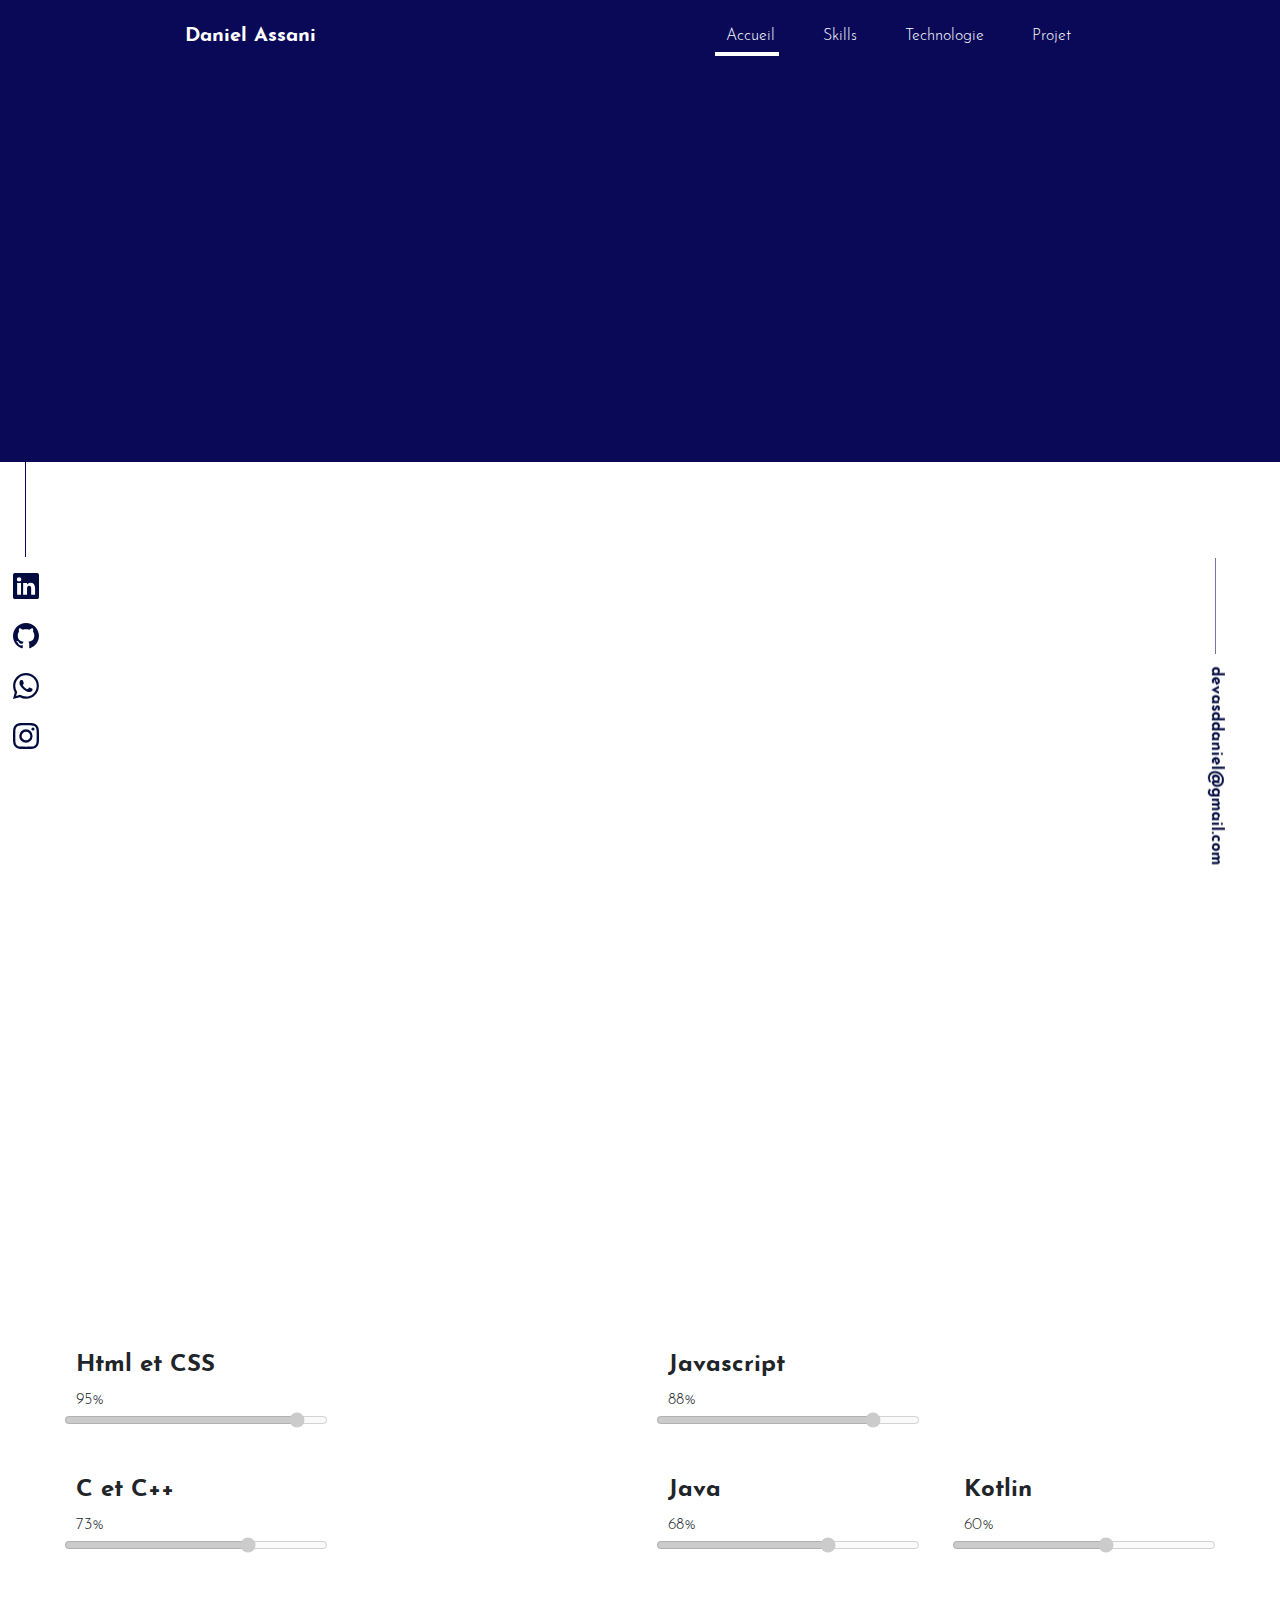
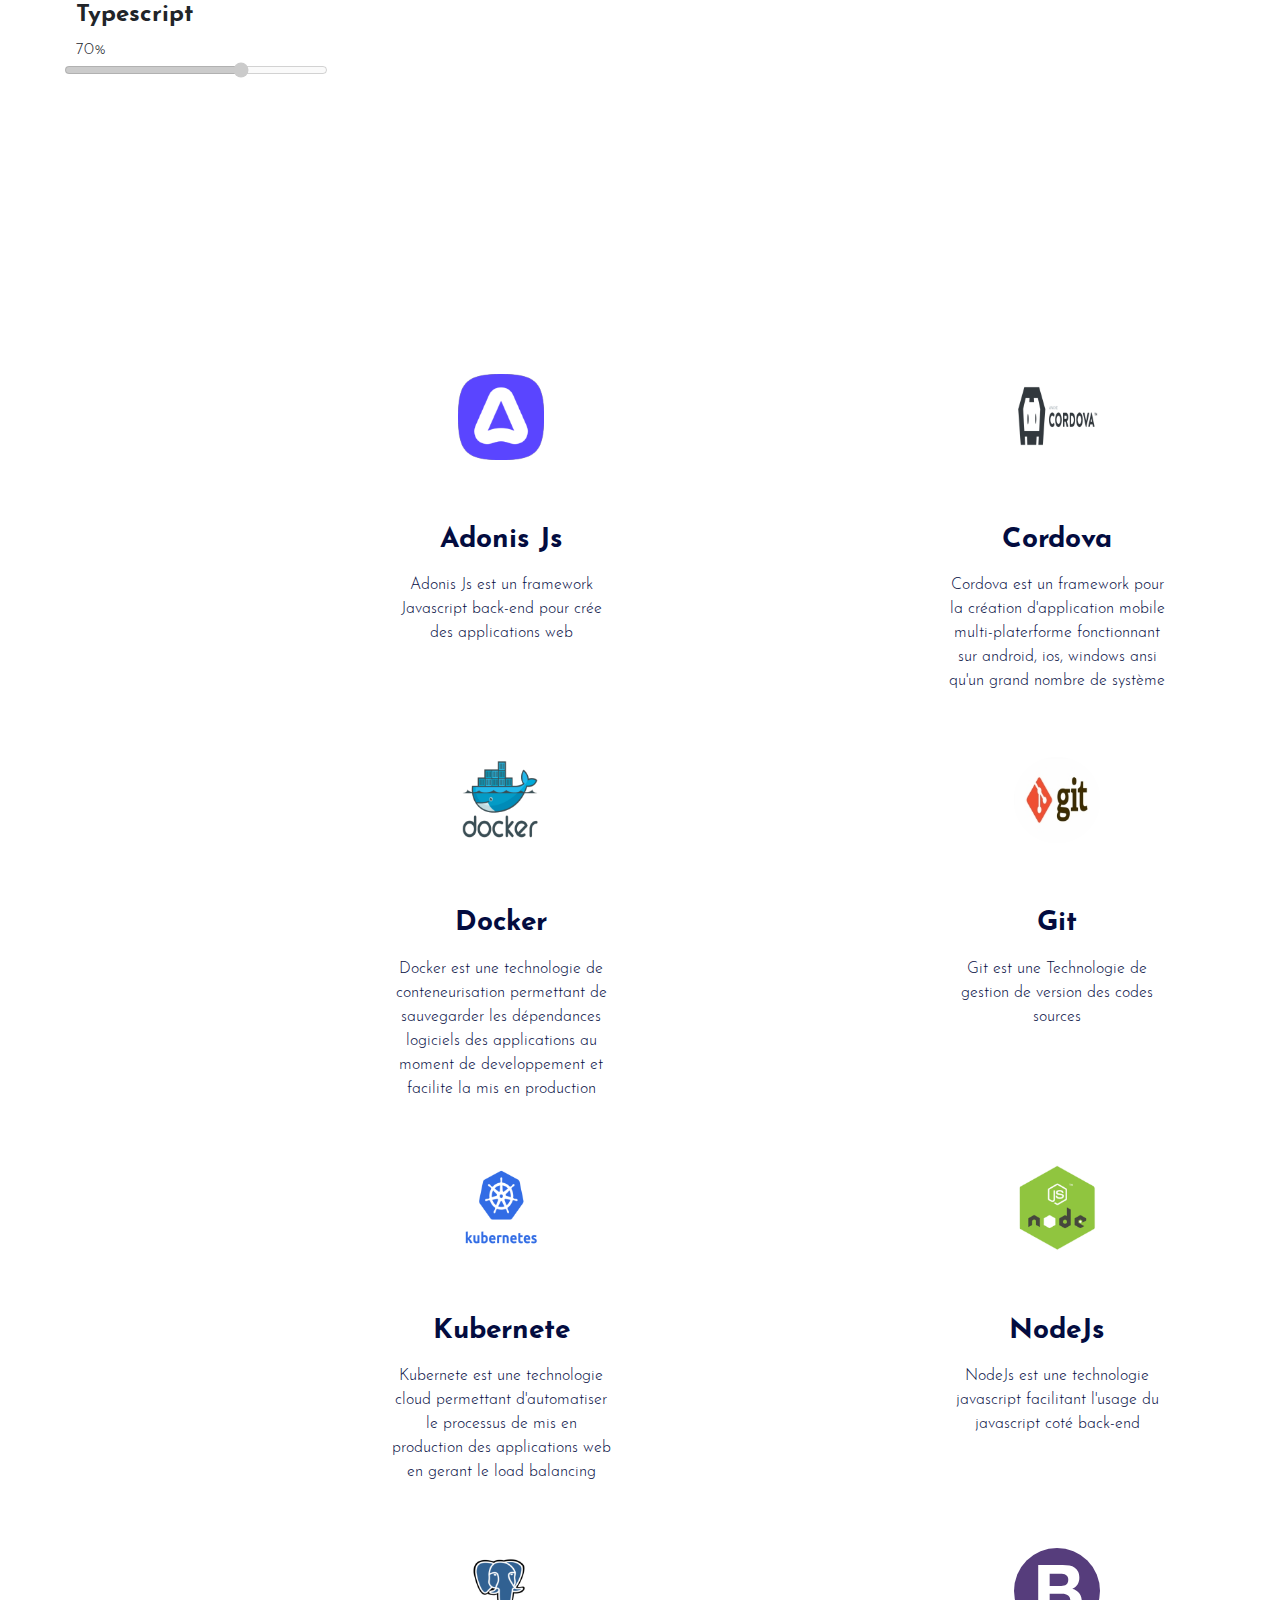
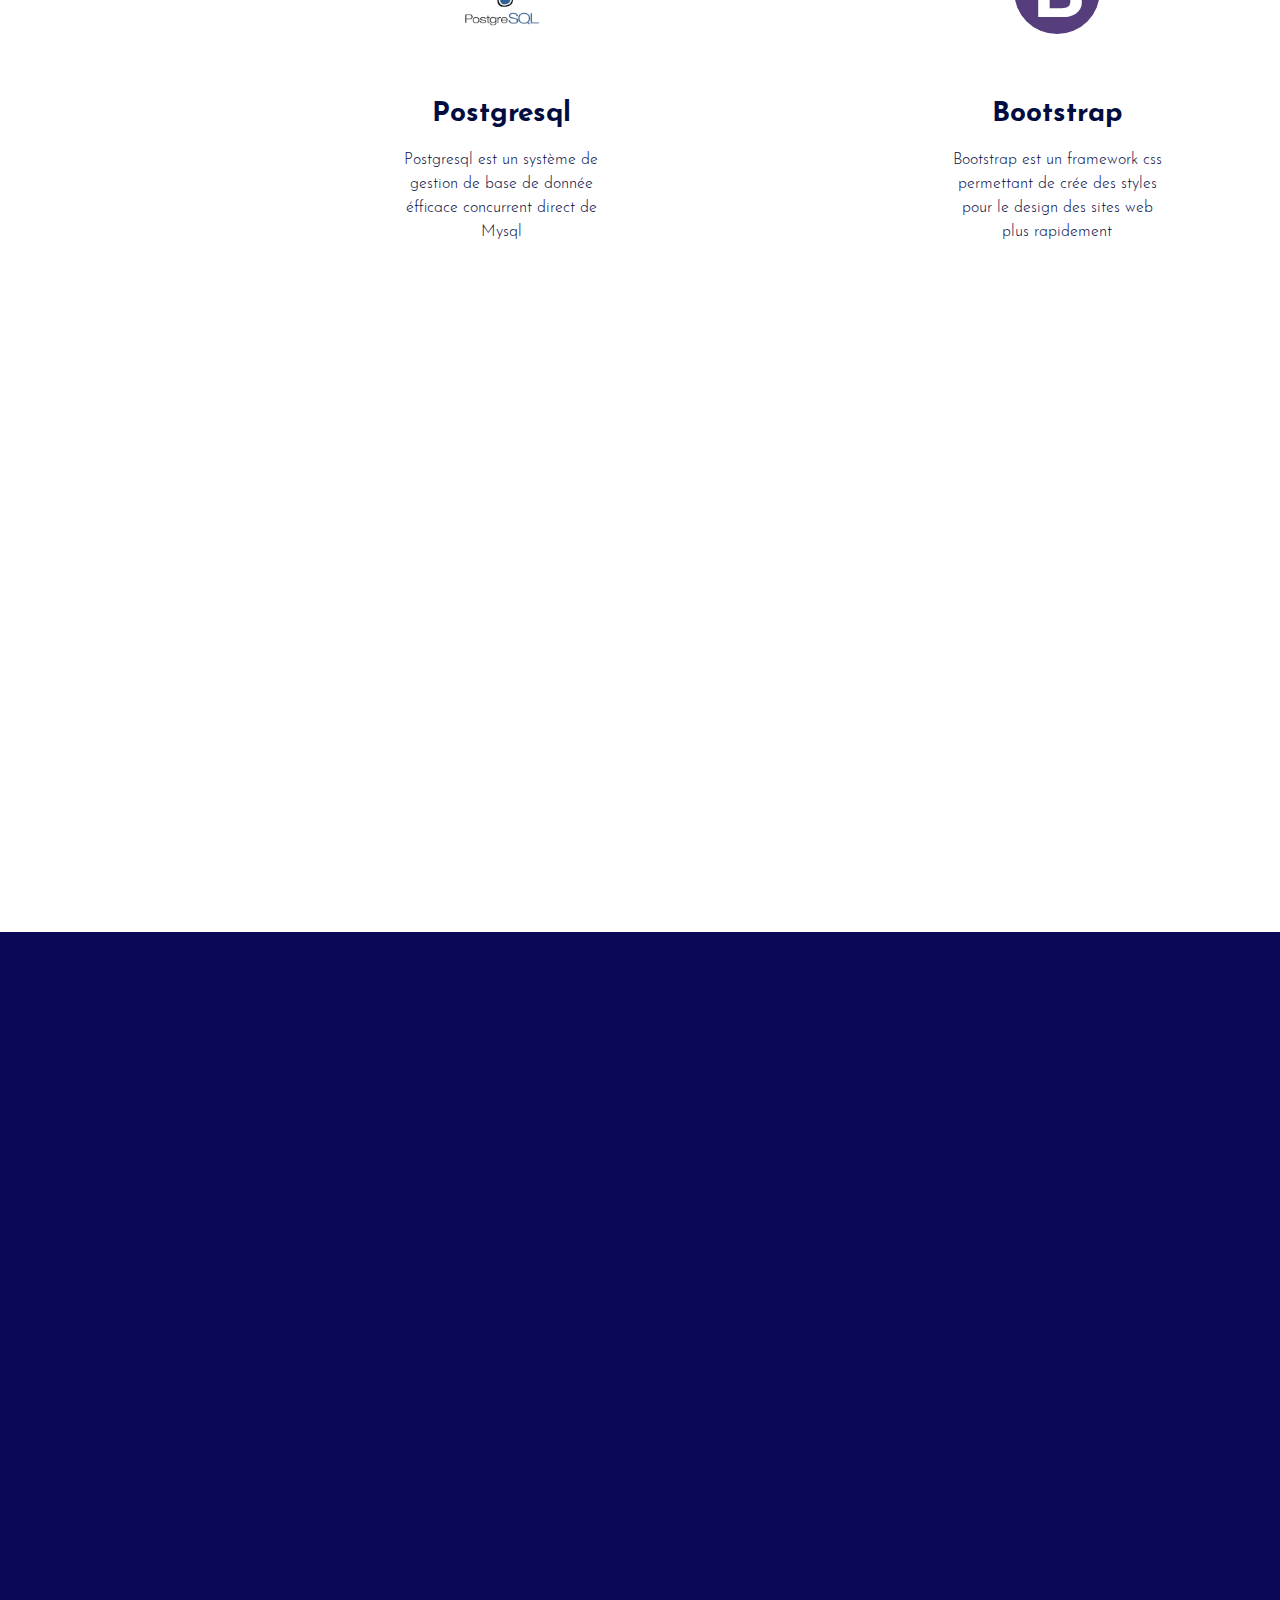
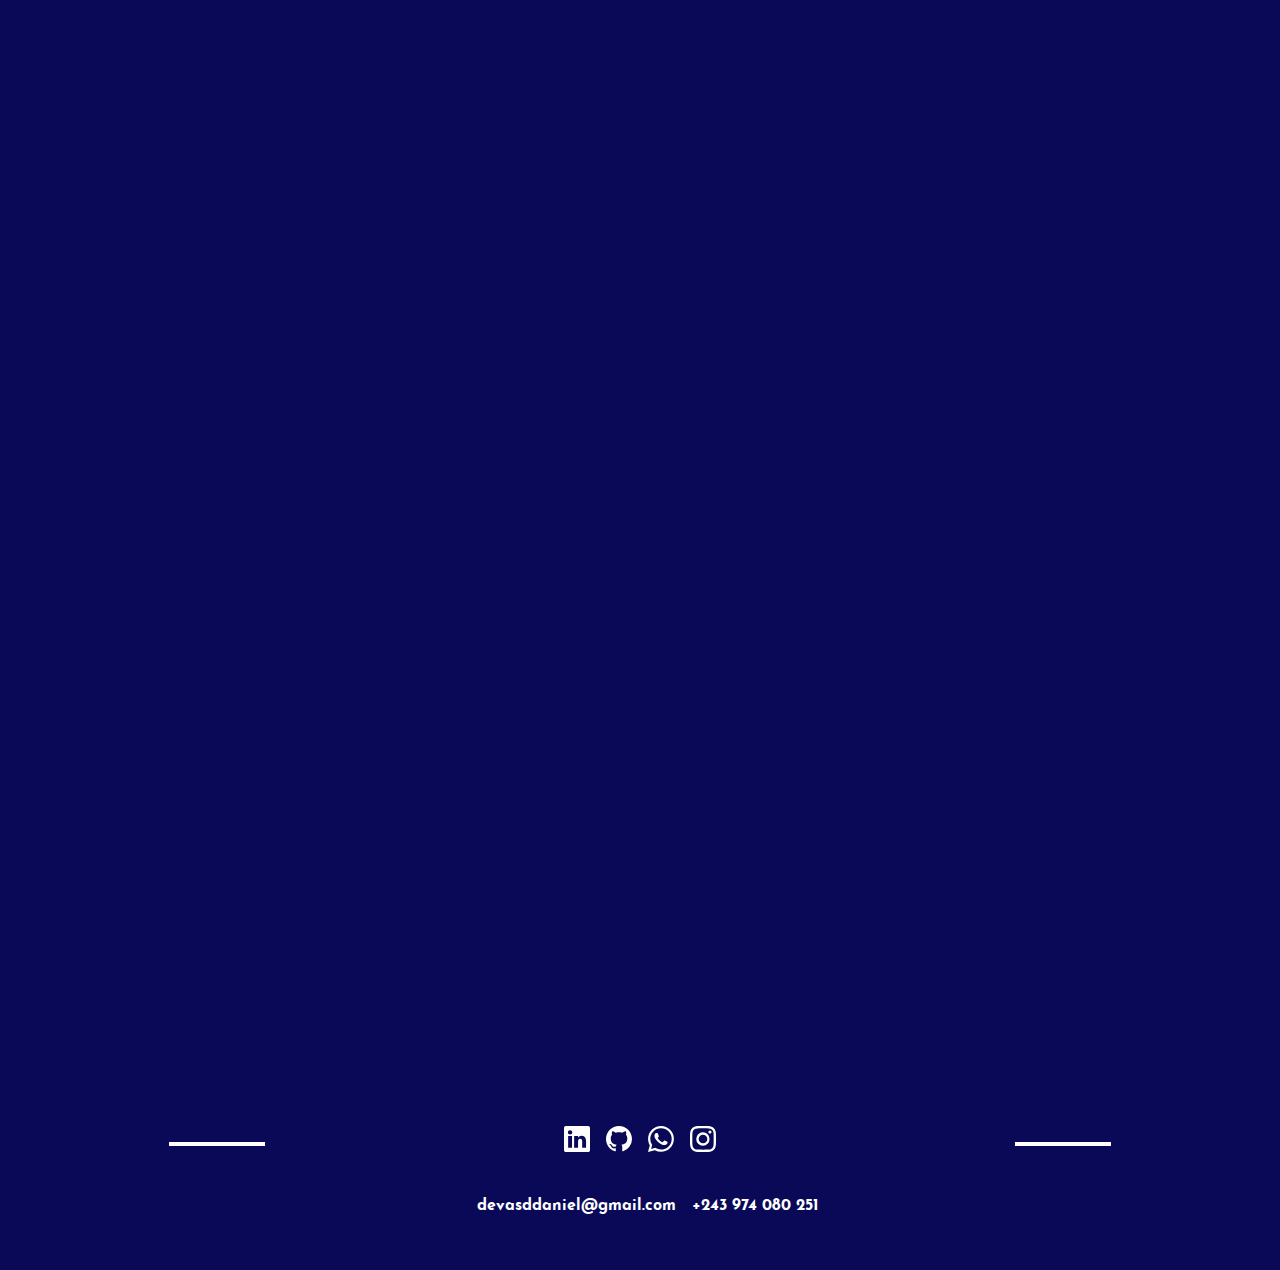
==== commit 232b03bd: "v1" ====
--- a/index.html
+++ b/index.html
@@ -11,9 +11,9 @@
 </head>
 <body>
     <!-- navbar start  -->
-    <div class="container-fluid mb-custom-5   overflow-x-hidden index-max  px-0 sticky">
-       <div class="row ">
-        <nav class="navbar nav-menu transitive    bg-blue justify-content-around navbar-expand-sm ">
+    <div class="container-fluid mb-custom-5   overflow-x-hidden index-max  px-0 sticky mx-0">
+       <div class="row mx-0">
+        <nav class="navbar nav-menu transitive index-max px-0  bg-blue justify-content-around navbar-expand-sm sticky ">
   
             <div>
                 <a href="#" class="navbar-brand fw-bold text-white px-5 ">Daniel Assani</a>
@@ -23,14 +23,18 @@
                 <div class="navbar justify-content-center px-5 ">
                     <ul class="navbar-nav couleur-white position-relative ">
                         <li class="nav-item px-3 element-active">
-                          <a class="nav-link couleur-white" href="#">Projets</a>
+                            <a class="nav-link couleur-white" href="#home">Accueil</a>
+                          </li>
+                        <li class="nav-item px-3 element-active">
+                          <a class="nav-link couleur-white" href="#skills">Skills</a>
                         </li>
                         <li class="nav-item px-3">
-                          <a class="nav-link couleur-white" href="#">Skills</a>
+                            <a class="nav-link couleur-white" href="#techno">Technologie</a>
+                          </li>
+                        <li class="nav-item px-3">
+                          <a class="nav-link couleur-white" href="#projet">Projet</a>
                         </li>
-                        <li class="nav-item px-3">
-                          <a class="nav-link couleur-white" href="#">Contact</a>
-                        </li>
+                        
                         <span class="indicator bg-white hide-responsive"></span>
                         <span class="indicator-responsive bg-white hide-main">
                             
@@ -66,30 +70,30 @@
 
       <!-- hero section start -->
 
-      <div class="container-fluid px-0 mx-0 index-null position-relative">
-        <div class="row bg-blue px-0 mx-0 ">
+      <div class="container-fluid  transitive  px-0 mx-0 index-null position-relative" id="home">
+        <div class="row bg-blue pt-3 px-0 mx-0 ">
            <div class="col-lg-6   d-flex flex-column justify-content-center px-lg-5">
-            <div class="row pb-2 px-lg-5">
+            <div class="row pb-3 px-lg-5 transitive" id="nom">
                 <div class="d-flex  align-items-center">
                     <div class="h1 text-white fw-bold ">Daniel Assani</div>
                 </div>
                 
             </div>
-            <div class="row px-lg-5">
+            <div class="row px-lg-5 transitive" id="description">
                 <div class="text-light fw-light">
                     Developpeur Web Full stack, ingénieur Logiciel et specialiste dans plusieurs domaine informatique. 
                     je construit des solutions informatique innovant pour les entreprises ainsi que les particuliers
                 </div>
             </div>
-            <div class="row pt-4 px-5">
+            <div class="row pt-4 px-5 transitive" id="contact">
                 <div class="d-flex justify-content-start">
                     <button class="btn border text-white"> Contactez-moi</button>
                 </div>
             </div>
            </div>
-           <div class="col-lg-6 pt-3">
+           <div class="col-lg-6 pt-3 transitive" id="view">
               <div class="row px-0">
-                <img src="images/profile-1.png" alt="" class="img-fluid mx-0 px-0">
+                <img src="images/profile-1-1.png" alt="" class="img-fluid mx-0 px-0">
               </div>
            </div>
         </div>
@@ -105,19 +109,19 @@
 
       <div class="sticky  pt-5 mw-custom back-transparent hide-responsive">
         
-        <div class="d-flex flex-column align-items-center justify-content-center align-custom-right">
+        <div class="d-flex flex-column transitive align-items-center justify-content-center align-custom-right" id="sticky-mail">
            <div class="pt-5">
             <div class="bg-blue pt-5 pb-5 px-light sticky-bar "></div>
            </div>
             
-            <div class="px-5 pt-5"></div>
+            <div class="px-5 pt-5 "></div>
             <div class="pt-5 ">
                 <div class="text-blue  rotate-90 fw-bold pt-1 px-5 sticky-text  pb-1 ">
                     devasddaniel@gmail.com
                 </div>
             </div>
         </div>
-        <div class="d-flex flex-column align-items-center justify-content-center align-custom-left">
+        <div class="d-flex flex-column transitive align-items-center justify-content-center align-custom-left" id="sticky-link">
             <div class="pt-5">
              <div class="bg-blue pt-5 pb-5 px-light sticky-bar "></div>
             </div>
@@ -126,25 +130,34 @@
              <div class="pt-3 ">
                 <div class="d-flex flex-column px-2">
                     <div class="px-light text-blue sticky-text pb-4">
-                        <svg xmlns="http://www.w3.org/2000/svg" width="26" height="26" fill="currentColor" class="bi bi-linkedin" viewBox="0 0 16 16">
-                            <path d="M0 1.146C0 .513.526 0 1.175 0h13.65C15.474 0 16 .513 16 1.146v13.708c0 .633-.526 1.146-1.175 1.146H1.175C.526 16 0 15.487 0 14.854V1.146zm4.943 12.248V6.169H2.542v7.225h2.401zm-1.2-8.212c.837 0 1.358-.554 1.358-1.248-.015-.709-.52-1.248-1.342-1.248-.822 0-1.359.54-1.359 1.248 0 .694.521 1.248 1.327 1.248h.016zm4.908 8.212V9.359c0-.216.016-.432.08-.586.173-.431.568-.878 1.232-.878.869 0 1.216.662 1.216 1.634v3.865h2.401V9.25c0-2.22-1.184-3.252-2.764-3.252-1.274 0-1.845.7-2.165 1.193v.025h-.016a5.54 5.54 0 0 1 .016-.025V6.169h-2.4c.03.678 0 7.225 0 7.225h2.4z"/>
-                          </svg>
+                        <a class="nav-link" href="https://www.linkedin.com/in/daniel-assani-8a9394217/">
+                            <svg xmlns="http://www.w3.org/2000/svg" width="26" height="26" fill="currentColor" class="bi bi-linkedin" viewBox="0 0 16 16">
+                                <path d="M0 1.146C0 .513.526 0 1.175 0h13.65C15.474 0 16 .513 16 1.146v13.708c0 .633-.526 1.146-1.175 1.146H1.175C.526 16 0 15.487 0 14.854V1.146zm4.943 12.248V6.169H2.542v7.225h2.401zm-1.2-8.212c.837 0 1.358-.554 1.358-1.248-.015-.709-.52-1.248-1.342-1.248-.822 0-1.359.54-1.359 1.248 0 .694.521 1.248 1.327 1.248h.016zm4.908 8.212V9.359c0-.216.016-.432.08-.586.173-.431.568-.878 1.232-.878.869 0 1.216.662 1.216 1.634v3.865h2.401V9.25c0-2.22-1.184-3.252-2.764-3.252-1.274 0-1.845.7-2.165 1.193v.025h-.016a5.54 5.54 0 0 1 .016-.025V6.169h-2.4c.03.678 0 7.225 0 7.225h2.4z"/>
+                              </svg>
+                            </a>
                     </div>
                     <div class="px-light text-blue sticky-text pb-4">
-                        <svg xmlns="http://www.w3.org/2000/svg" width="26" height="26" fill="currentColor" class="bi bi-github" viewBox="0 0 16 16">
-                            <path d="M8 0C3.58 0 0 3.58 0 8c0 3.54 2.29 6.53 5.47 7.59.4.07.55-.17.55-.38 0-.19-.01-.82-.01-1.49-2.01.37-2.53-.49-2.69-.94-.09-.23-.48-.94-.82-1.13-.28-.15-.68-.52-.01-.53.63-.01 1.08.58 1.23.82.72 1.21 1.87.87 2.33.66.07-.52.28-.87.51-1.07-1.78-.2-3.64-.89-3.64-3.95 0-.87.31-1.59.82-2.15-.08-.2-.36-1.02.08-2.12 0 0 .67-.21 2.2.82.64-.18 1.32-.27 2-.27.68 0 1.36.09 2 .27 1.53-1.04 2.2-.82 2.2-.82.44 1.1.16 1.92.08 2.12.51.56.82 1.27.82 2.15 0 3.07-1.87 3.75-3.65 3.95.29.25.54.73.54 1.48 0 1.07-.01 1.93-.01 2.2 0 .21.15.46.55.38A8.012 8.012 0 0 0 16 8c0-4.42-3.58-8-8-8z"/>
-                          </svg>
+                        <a href="https://github.com/asddaniel" class="nav-link">
+                            <svg xmlns="http://www.w3.org/2000/svg" width="26" height="26" fill="currentColor" class="bi bi-github" viewBox="0 0 16 16">
+                                <path d="M8 0C3.58 0 0 3.58 0 8c0 3.54 2.29 6.53 5.47 7.59.4.07.55-.17.55-.38 0-.19-.01-.82-.01-1.49-2.01.37-2.53-.49-2.69-.94-.09-.23-.48-.94-.82-1.13-.28-.15-.68-.52-.01-.53.63-.01 1.08.58 1.23.82.72 1.21 1.87.87 2.33.66.07-.52.28-.87.51-1.07-1.78-.2-3.64-.89-3.64-3.95 0-.87.31-1.59.82-2.15-.08-.2-.36-1.02.08-2.12 0 0 .67-.21 2.2.82.64-.18 1.32-.27 2-.27.68 0 1.36.09 2 .27 1.53-1.04 2.2-.82 2.2-.82.44 1.1.16 1.92.08 2.12.51.56.82 1.27.82 2.15 0 3.07-1.87 3.75-3.65 3.95.29.25.54.73.54 1.48 0 1.07-.01 1.93-.01 2.2 0 .21.15.46.55.38A8.012 8.012 0 0 0 16 8c0-4.42-3.58-8-8-8z"/>
+                              </svg>
+                        </a>
                     </div>
                     <div class="px-light text-blue sticky-text pb-4">
-                        <svg xmlns="http://www.w3.org/2000/svg" width="26" height="26" fill="currentColor" class="bi bi-twitter" viewBox="0 0 16 16">
-                            <path d="M5.026 15c6.038 0 9.341-5.003 9.341-9.334 0-.14 0-.282-.006-.422A6.685 6.685 0 0 0 16 3.542a6.658 6.658 0 0 1-1.889.518 3.301 3.301 0 0 0 1.447-1.817 6.533 6.533 0 0 1-2.087.793A3.286 3.286 0 0 0 7.875 6.03a9.325 9.325 0 0 1-6.767-3.429 3.289 3.289 0 0 0 1.018 4.382A3.323 3.323 0 0 1 .64 6.575v.045a3.288 3.288 0 0 0 2.632 3.218 3.203 3.203 0 0 1-.865.115 3.23 3.23 0 0 1-.614-.057 3.283 3.283 0 0 0 3.067 2.277A6.588 6.588 0 0 1 .78 13.58a6.32 6.32 0 0 1-.78-.045A9.344 9.344 0 0 0 5.026 15z"/>
-                          </svg>
+                        <a href="https://wa.me/243974080251" class="nav-link">
+                            <svg xmlns="http://www.w3.org/2000/svg" width="26" height="26" fill="currentColor" class="bi bi-whatsapp" viewBox="0 0 16 16">
+                                <path d="M13.601 2.326A7.854 7.854 0 0 0 7.994 0C3.627 0 .068 3.558.064 7.926c0 1.399.366 2.76 1.057 3.965L0 16l4.204-1.102a7.933 7.933 0 0 0 3.79.965h.004c4.368 0 7.926-3.558 7.93-7.93A7.898 7.898 0 0 0 13.6 2.326zM7.994 14.521a6.573 6.573 0 0 1-3.356-.92l-.24-.144-2.494.654.666-2.433-.156-.251a6.56 6.56 0 0 1-1.007-3.505c0-3.626 2.957-6.584 6.591-6.584a6.56 6.56 0 0 1 4.66 1.931 6.557 6.557 0 0 1 1.928 4.66c-.004 3.639-2.961 6.592-6.592 6.592zm3.615-4.934c-.197-.099-1.17-.578-1.353-.646-.182-.065-.315-.099-.445.099-.133.197-.513.646-.627.775-.114.133-.232.148-.43.05-.197-.1-.836-.308-1.592-.985-.59-.525-.985-1.175-1.103-1.372-.114-.198-.011-.304.088-.403.087-.088.197-.232.296-.346.1-.114.133-.198.198-.33.065-.134.034-.248-.015-.347-.05-.099-.445-1.076-.612-1.47-.16-.389-.323-.335-.445-.34-.114-.007-.247-.007-.38-.007a.729.729 0 0 0-.529.247c-.182.198-.691.677-.691 1.654 0 .977.71 1.916.81 2.049.098.133 1.394 2.132 3.383 2.992.47.205.84.326 1.129.418.475.152.904.129 1.246.08.38-.058 1.171-.48 1.338-.943.164-.464.164-.86.114-.943-.049-.084-.182-.133-.38-.232z"/>
+                              </svg>
+                        </a>
+                        
                     </div>
 
                     <div class="px-light text-blue sticky-text pb-4">
-                        <svg xmlns="http://www.w3.org/2000/svg" width="26" height="26" fill="currentColor" class="bi bi-instagram" viewBox="0 0 16 16">
-                            <path d="M8 0C5.829 0 5.556.01 4.703.048 3.85.088 3.269.222 2.76.42a3.917 3.917 0 0 0-1.417.923A3.927 3.927 0 0 0 .42 2.76C.222 3.268.087 3.85.048 4.7.01 5.555 0 5.827 0 8.001c0 2.172.01 2.444.048 3.297.04.852.174 1.433.372 1.942.205.526.478.972.923 1.417.444.445.89.719 1.416.923.51.198 1.09.333 1.942.372C5.555 15.99 5.827 16 8 16s2.444-.01 3.298-.048c.851-.04 1.434-.174 1.943-.372a3.916 3.916 0 0 0 1.416-.923c.445-.445.718-.891.923-1.417.197-.509.332-1.09.372-1.942C15.99 10.445 16 10.173 16 8s-.01-2.445-.048-3.299c-.04-.851-.175-1.433-.372-1.941a3.926 3.926 0 0 0-.923-1.417A3.911 3.911 0 0 0 13.24.42c-.51-.198-1.092-.333-1.943-.372C10.443.01 10.172 0 7.998 0h.003zm-.717 1.442h.718c2.136 0 2.389.007 3.232.046.78.035 1.204.166 1.486.275.373.145.64.319.92.599.28.28.453.546.598.92.11.281.24.705.275 1.485.039.843.047 1.096.047 3.231s-.008 2.389-.047 3.232c-.035.78-.166 1.203-.275 1.485a2.47 2.47 0 0 1-.599.919c-.28.28-.546.453-.92.598-.28.11-.704.24-1.485.276-.843.038-1.096.047-3.232.047s-2.39-.009-3.233-.047c-.78-.036-1.203-.166-1.485-.276a2.478 2.478 0 0 1-.92-.598 2.48 2.48 0 0 1-.6-.92c-.109-.281-.24-.705-.275-1.485-.038-.843-.046-1.096-.046-3.233 0-2.136.008-2.388.046-3.231.036-.78.166-1.204.276-1.486.145-.373.319-.64.599-.92.28-.28.546-.453.92-.598.282-.11.705-.24 1.485-.276.738-.034 1.024-.044 2.515-.045v.002zm4.988 1.328a.96.96 0 1 0 0 1.92.96.96 0 0 0 0-1.92zm-4.27 1.122a4.109 4.109 0 1 0 0 8.217 4.109 4.109 0 0 0 0-8.217zm0 1.441a2.667 2.667 0 1 1 0 5.334 2.667 2.667 0 0 1 0-5.334z"/>
-                          </svg>
+                        <a href="https://www.instagram.com/daniloas007" class="nav-link">
+                            <svg xmlns="http://www.w3.org/2000/svg" width="26" height="26" fill="currentColor" class="bi bi-instagram" viewBox="0 0 16 16">
+                                <path d="M8 0C5.829 0 5.556.01 4.703.048 3.85.088 3.269.222 2.76.42a3.917 3.917 0 0 0-1.417.923A3.927 3.927 0 0 0 .42 2.76C.222 3.268.087 3.85.048 4.7.01 5.555 0 5.827 0 8.001c0 2.172.01 2.444.048 3.297.04.852.174 1.433.372 1.942.205.526.478.972.923 1.417.444.445.89.719 1.416.923.51.198 1.09.333 1.942.372C5.555 15.99 5.827 16 8 16s2.444-.01 3.298-.048c.851-.04 1.434-.174 1.943-.372a3.916 3.916 0 0 0 1.416-.923c.445-.445.718-.891.923-1.417.197-.509.332-1.09.372-1.942C15.99 10.445 16 10.173 16 8s-.01-2.445-.048-3.299c-.04-.851-.175-1.433-.372-1.941a3.926 3.926 0 0 0-.923-1.417A3.911 3.911 0 0 0 13.24.42c-.51-.198-1.092-.333-1.943-.372C10.443.01 10.172 0 7.998 0h.003zm-.717 1.442h.718c2.136 0 2.389.007 3.232.046.78.035 1.204.166 1.486.275.373.145.64.319.92.599.28.28.453.546.598.92.11.281.24.705.275 1.485.039.843.047 1.096.047 3.231s-.008 2.389-.047 3.232c-.035.78-.166 1.203-.275 1.485a2.47 2.47 0 0 1-.599.919c-.28.28-.546.453-.92.598-.28.11-.704.24-1.485.276-.843.038-1.096.047-3.232.047s-2.39-.009-3.233-.047c-.78-.036-1.203-.166-1.485-.276a2.478 2.478 0 0 1-.92-.598 2.48 2.48 0 0 1-.6-.92c-.109-.281-.24-.705-.275-1.485-.038-.843-.046-1.096-.046-3.233 0-2.136.008-2.388.046-3.231.036-.78.166-1.204.276-1.486.145-.373.319-.64.599-.92.28-.28.546-.453.92-.598.282-.11.705-.24 1.485-.276.738-.034 1.024-.044 2.515-.045v.002zm4.988 1.328a.96.96 0 1 0 0 1.92.96.96 0 0 0 0-1.92zm-4.27 1.122a4.109 4.109 0 1 0 0 8.217 4.109 4.109 0 0 0 0-8.217zm0 1.441a2.667 2.667 0 1 1 0 5.334 2.667 2.667 0 0 1 0-5.334z"/>
+                              </svg>
+                        </a>
                     </div>
                 </div>
              </div>
@@ -157,8 +170,8 @@
 
       <!-- skills start  -->
 
-      <div class="container-fluid pt-5 pb-5">
-        <div class="row pb-5">
+      <div class="container-fluid pt-5 pb-5" id="skills">
+        <div class="row pb-5 transitive" id="title-skills">
             <div class="d-flex justify-content-center flex-column align-items-center  pt-5"> 
                 <div class="h1 fw-bold">
                     Langages de Programmation
@@ -168,8 +181,8 @@
                 </div>
             </div>
         </div>
-        <div class="row px-5">
-            <div class="col-lg-3 pb-5">
+        <div class="row px-5" >
+            <div class="col-lg-3 pb-5 transitive" id="skills-1">
                 <div class="row px-3">
                     <div class="h4 fw-bold">Html et CSS</div>
                 </div>
@@ -184,7 +197,7 @@
                     <input type="range" value="95" class="text-blue" disabled>
                 </div>
             </div>
-            <div class="col-lg-3 pb-5" >
+            <div class="col-lg-3 pb-5 transitive" id="skills-2">
                 <div class="row px-3">
                     <div class="h4 fw-bold">PHP</div>
                 </div>
@@ -199,7 +212,7 @@
                     <input type="range" value="90" class="text-blue" disabled>
                 </div>
             </div>
-            <div class="col-lg-3 pb-5">
+            <div class="col-lg-3 pb-5 transitive" id="skills-3">
                 <div class="row px-3">
                     <div class="h4 fw-bold">Javascript</div>
                 </div>
@@ -214,7 +227,7 @@
                     <input type="range" value="88" class="text-blue" disabled>
                 </div>
             </div>
-            <div class="col-lg-3 pb-5">
+            <div class="col-lg-3 pb-5 transitive" id="skills-4">
                 <div class="row px-3">
                     <div class="h4 fw-bold">Python</div>
                 </div>
@@ -229,7 +242,7 @@
                     <input type="range" value="75" class="text-blue" disabled>
                 </div>
             </div>
-            <div class="col-lg-3 pb-5">
+            <div class="col-lg-3 pb-5 transitive" id="skills-5">
                 <div class="row px-3">
                     <div class="h4 fw-bold">C et C++</div>
                 </div>
@@ -244,7 +257,7 @@
                     <input type="range" value="73" class="text-blue" disabled>
                 </div>
             </div>
-            <div class="col-lg-3 pb-5">
+            <div class="col-lg-3 pb-5 transitive" id="skills-6">
                 <div class="row px-3">
                     <div class="h4 fw-bold">C#</div>
                 </div>
@@ -259,7 +272,7 @@
                     <input type="range" value="65" class="text-blue" disabled>
                 </div>
             </div>
-            <div class="col-lg-3 pb-5">
+            <div class="col-lg-3 pb-5 transitive" id="skills-7">
                 <div class="row px-3">
                     <div class="h4 fw-bold">Java</div>
                 </div>
@@ -274,7 +287,7 @@
                     <input type="range" value="68" class="text-blue" disabled>
                 </div>
             </div>
-            <div class="col-lg-3 pb-5">
+            <div class="col-lg-3 pb-5 transitive" id="skills-8">
                 <div class="row px-3">
                     <div class="h4 fw-bold">Kotlin</div>
                 </div>
@@ -289,7 +302,7 @@
                     <input type="range" value="60" class="text-blue" disabled>
                 </div>
             </div>
-            <div class="col-lg-3 pb-5">
+            <div class="col-lg-3 pb-5 transitive" id="skills-9">
                 <div class="row px-3">
                     <div class="h4 fw-bold">Typescript</div>
                 </div>
@@ -310,15 +323,15 @@
       <!-- skills end  -->
 
       <!-- technologie start  -->
-      <div class="container-fluid pt-5 px-lg-5">
-            <div class="row px-5 pb-5">
+      <div class="container-fluid pt-5 px-lg-5" id="techno">
+            <div class="row px-5 pb-5 transitive" id="tech-title">
                  <div class="d-flex align-items-center justify-content-center">
                     <div class="h1 fw-bold text-blue"> Technologie </div>
                  </div>
                     
             </div>
             <div class="row px-lg-5">
-                  <div class="col-lg-3">
+                  <div class="col-lg-3 transitive" id="tech-1">
                     
                         <div class="row px-5">
                              <div class="d-flex align-items-center justify-content-center p-5 rounded-circle ">
@@ -336,7 +349,7 @@
                             </div>
                         </div>
                   </div>
-                  <div class="col-lg-3">
+                  <div class="col-lg-3 transitive" id="tech-2">
                     
                     <div class="row px-5">
                          <div class="d-flex align-items-center justify-content-center p-5 rounded-circle ">
@@ -354,7 +367,7 @@
                         </div>
                     </div>
                   </div>
-                  <div class="col-lg-3">
+                  <div class="col-lg-3 transitive" id="tech-3">
                     
                     <div class="row px-5">
                          <div class="d-flex align-items-center justify-content-center p-5 rounded-circle ">
@@ -372,7 +385,7 @@
                         </div>
                     </div>
                   </div>
-                  <div class="col-lg-3">
+                  <div class="col-lg-3 transitive" id="tech-4">
                     
                     <div class="row px-5">
                          <div class="d-flex align-items-center justify-content-center p-5 rounded-circle ">
@@ -392,7 +405,7 @@
                         </div>
                     </div>
                   </div>
-                  <div class="col-lg-3">
+                  <div class="col-lg-3 transitive" id="tech-5">
                     
                     <div class="row px-5">
                          <div class="d-flex align-items-center justify-content-center p-5 rounded-circle ">
@@ -410,7 +423,7 @@
                         </div>
                     </div>
                   </div>
-                  <div class="col-lg-3">
+                  <div class="col-lg-3 transitive" id="tech-6">
                     
                     <div class="row px-5">
                          <div class="d-flex align-items-center justify-content-center p-5 rounded-circle ">
@@ -428,7 +441,7 @@
                         </div>
                     </div>
                   </div>
-                  <div class="col-lg-3">
+                  <div class="col-lg-3 transitive" id="tech-7">
                     
                     <div class="row px-5">
                          <div class="d-flex align-items-center justify-content-center p-5 rounded-circle ">
@@ -446,7 +459,7 @@
                         </div>
                     </div>
                   </div>
-                  <div class="col-lg-3">
+                  <div class="col-lg-3 transitive" id="tech-8">
                     
                     <div class="row px-5">
                          <div class="d-flex align-items-center justify-content-center p-5 rounded-circle">
@@ -464,7 +477,7 @@
                         </div>
                     </div>
                   </div>
-                  <div class="col-lg-3">
+                  <div class="col-lg-3 transitive" id="tech-9">
                     
                     <div class="row px-5">
                          <div class="d-flex align-items-center justify-content-center p-5 rounded-circle ">
@@ -482,7 +495,7 @@
                         </div>
                     </div>
                   </div>
-                  <div class="col-lg-3">
+                  <div class="col-lg-3 transitive" id="tech-10">
                     
                     <div class="row px-5">
                          <div class="d-flex align-items-center justify-content-center p-5  ">
@@ -501,7 +514,7 @@
                     </div>
                   </div>
                   
-                  <div class="col-lg-3">
+                  <div class="col-lg-3 transitive" id="tech-11">
                     
                     <div class="row px-5">
                          <div class="d-flex align-items-center justify-content-center p-5 rounded-circle ">
@@ -519,7 +532,7 @@
                         </div>
                     </div>
                   </div>
-                  <div class="col-lg-3">
+                  <div class="col-lg-3 transitive" id="tech-12">
                     
                     <div class="row px-5">
                          <div class="d-flex align-items-center justify-content-center p-5 rounded-circle ">
@@ -537,7 +550,7 @@
                         </div>
                     </div>
                   </div>
-                  <div class="col-lg-3">
+                  <div class="col-lg-3 transitive" id="tech-13">
                     
                     <div class="row px-5">
                          <div class="d-flex align-items-center justify-content-center p-5 ">
@@ -555,7 +568,7 @@
                         </div>
                     </div>
                   </div>
-                  <div class="col-lg-3">
+                  <div class="col-lg-3 transitive" id="tech-14">
                     
                     <div class="row px-5">
                          <div class="d-flex align-items-center justify-content-center p-5 rounded-circle">
@@ -573,7 +586,7 @@
                         </div>
                     </div>
                   </div>
-                  <div class="col-lg-3">
+                  <div class="col-lg-3 transitive" id="tech-15">
                     
                     <div class="row px-5">
                          <div class="d-flex align-items-center justify-content-center p-5 rounded-circle ">
@@ -591,7 +604,7 @@
                         </div>
                     </div>
                   </div>
-                  <div class="col-lg-3">
+                  <div class="col-lg-3 transitive" id="tech-16">
                     
                     <div class="row px-5">
                          <div class="d-flex align-items-center justify-content-center p-5 rounded-circle ">
@@ -609,7 +622,7 @@
                         </div>
                     </div>
                   </div>
-                  <div class="col-lg-3">
+                  <div class="col-lg-3 transitive" id="tech-17">
                     
                     <div class="row px-5">
                          <div class="d-flex align-items-center justify-content-center p-5 rounded-circle ">
@@ -633,7 +646,7 @@
 
      <!-- design et multimedia start -->
 
-     <div class="container-fluid pt-5 pb-5 px-0 mx-0 ">
+     <div class="container-fluid pt-5 pb-5 px-0 mx-0 transitive " id="design-multi">
         <div class="row px-0 mx-0">
             <div class="col-lg-6  ">
                 <div class="row px-5 ">
@@ -682,7 +695,7 @@
     <!-- project start -->
 
 <div class="container-fluid bg-blue px-lg-5 pt-2 pb-2" id="projet">
-    <div class="row pt-3 pb-3">
+    <div class="row pt-3 pb-3 transitive" id="project-title">
         <div class="d-flex justify-content-center">
             <div class="fw-bold text-white h1">
                      Projets
@@ -691,7 +704,7 @@
         </div>
         
     </div>
-    <div class="row pt-3 pt-lg-5 pb-3 pb-lg-5">
+    <div class="row pt-3 pt-lg-5 transitive pb-3 pb-lg-5" id="pj-1">
         <div class="row px-2  pt-2 pb-5">
             <div class="col-lg-6 px-lg-5 ">
                 <div class="row shadow-sm ">
@@ -722,7 +735,7 @@
 
     </div>
     
-    <div class="row pt-3 pt-lg-5 pb-3 pb-lg-5">
+    <div class="row pt-3 pt-lg-5 transitive pb-3 pb-lg-5" id="pj-2">
         <div class="row px-2  pt-2 pb-5">
             <div class="col-lg-6 px-lg-5 ">
                 <div class="row pb-3">
@@ -752,7 +765,7 @@
 
     </div>
    
-    <div class="row pt-3 pt-lg-5 pb-3 pb-lg-5">
+    <div class="row pt-3 pt-lg-5 transitive pb-3 pb-lg-5" id="pj-3">
         <div class="row px-2  pt-2 pb-5">
             
             <div class="col-lg-6 px-lg-5 ">
@@ -782,7 +795,7 @@
 
     </div>
 
-    <div class="row pt-3 pt-lg-5 pb-3 pb-lg-5">
+    <div class="row pt-3 pt-lg-5 transitive pb-3 pb-lg-5" id="pj-4">
         <div class="row px-2  pt-4 pb-2">
             <div class="col-lg-6 px-lg-5 ">
                 <div class="row pb-2">
@@ -816,10 +829,10 @@
 
 <!-- footer start  -->
 
-<div class="container-fluid bg-blue pb-5">
-    <div class="row pt-1 pb-3">
-        <div class="d-flex justify-content-around">
-            <div class="px-5 pt-3 d-flex pb-3">
+<div class="container-fluid bg-blue transitive pb-5" id="footer">
+    <div class="row pt-1 pb-3 mx-0">
+        <div class="d-flex justify-content-around ">
+            <div class="px-0 pt-3 d-flex pb-3 ">
                 
                 <div class="px-5 pt-1 bg-white"></div>
             </div>
@@ -840,11 +853,10 @@
                     
                 </div>
                 <div class="px-2 text-white  ">
-                    <a href="#" class="nav-link">
-                        <svg xmlns="http://www.w3.org/2000/svg" width="26" height="26" fill="currentColor" class="bi bi-twitter" viewBox="0 0 16 16">
-                            <path d="M5.026 15c6.038 0 9.341-5.003 9.341-9.334 0-.14 0-.282-.006-.422A6.685 6.685 0 0 0 16 3.542a6.658 6.658 0 0 1-1.889.518 3.301 3.301 0 0 0 1.447-1.817 6.533 6.533 0 0 1-2.087.793A3.286 3.286 0 0 0 7.875 6.03a9.325 9.325 0 0 1-6.767-3.429 3.289 3.289 0 0 0 1.018 4.382A3.323 3.323 0 0 1 .64 6.575v.045a3.288 3.288 0 0 0 2.632 3.218 3.203 3.203 0 0 1-.865.115 3.23 3.23 0 0 1-.614-.057 3.283 3.283 0 0 0 3.067 2.277A6.588 6.588 0 0 1 .78 13.58a6.32 6.32 0 0 1-.78-.045A9.344 9.344 0 0 0 5.026 15z"/>
+                    <a href="https://wa.me/243974080251" class="nav-link">
+                        <svg xmlns="http://www.w3.org/2000/svg" width="26" height="26" fill="currentColor" class="bi bi-whatsapp" viewBox="0 0 16 16">
+                            <path d="M13.601 2.326A7.854 7.854 0 0 0 7.994 0C3.627 0 .068 3.558.064 7.926c0 1.399.366 2.76 1.057 3.965L0 16l4.204-1.102a7.933 7.933 0 0 0 3.79.965h.004c4.368 0 7.926-3.558 7.93-7.93A7.898 7.898 0 0 0 13.6 2.326zM7.994 14.521a6.573 6.573 0 0 1-3.356-.92l-.24-.144-2.494.654.666-2.433-.156-.251a6.56 6.56 0 0 1-1.007-3.505c0-3.626 2.957-6.584 6.591-6.584a6.56 6.56 0 0 1 4.66 1.931 6.557 6.557 0 0 1 1.928 4.66c-.004 3.639-2.961 6.592-6.592 6.592zm3.615-4.934c-.197-.099-1.17-.578-1.353-.646-.182-.065-.315-.099-.445.099-.133.197-.513.646-.627.775-.114.133-.232.148-.43.05-.197-.1-.836-.308-1.592-.985-.59-.525-.985-1.175-1.103-1.372-.114-.198-.011-.304.088-.403.087-.088.197-.232.296-.346.1-.114.133-.198.198-.33.065-.134.034-.248-.015-.347-.05-.099-.445-1.076-.612-1.47-.16-.389-.323-.335-.445-.34-.114-.007-.247-.007-.38-.007a.729.729 0 0 0-.529.247c-.182.198-.691.677-.691 1.654 0 .977.71 1.916.81 2.049.098.133 1.394 2.132 3.383 2.992.47.205.84.326 1.129.418.475.152.904.129 1.246.08.38-.058 1.171-.48 1.338-.943.164-.464.164-.86.114-.943-.049-.084-.182-.133-.38-.232z"/>
                           </svg>
-
                     </a>
                     
                 </div>
@@ -858,13 +870,13 @@
                     
                 </div>
             </div>
-            <div class="px-5 pt-3 d-flex pb-3">
+            <div class=" pt-3 d-flex pb-3">
                 
                 <div class="px-5 pt-1 bg-white"></div>
             </div>
         </div>
     </div>
-    <div class="row pt-3 pb-1">
+    <div class="row pt-3 pb-1  mx-0 ">
         <div class="d-flex justify-content-center text-white">
             <div class="text-center  fw-bold px-3">
                 devasddaniel@gmail.com
--- a/css/index.css
+++ b/css/index.css
@@ -13,6 +13,9 @@
 body{
     overflow-x: hidden;
     
+}
+html, body{
+    scroll-behavior: smooth;
 }
 .rotate-90{
     transform: rotate(90deg);
@@ -62,9 +65,9 @@
  .img-thumb{
     max-width: 30%!important;
  }
- html{
+ /* html{
     overflow-x: hidden;
- }
+ } */
 
 .max-width-30{
     max-width: 30vw;
@@ -188,6 +191,36 @@
     .nav-toggler.active .l3{
         transform: translateY(0px) rotate(-135deg);
         }
+
+
+ /* effet d'apparition  */
+#nom, #contact, #title-skills, #skills1, #skills3, #skills5, #skills7,
+#skills9, #tech-title, #tech2, #tech4, #tech6, #tech8, #tech10, #tech12, #tech14, #tech16, #design-multi, #pj-1, #pj-3{
+    opacity: 0;
+    transform: translateX(30px);
+
+}
+
+#description, #view, #skills-2, #skills-4, #skills-6, #tech-1, #tech-3, #tech-5, #tech-7, #tech-9, #tech-11,
+#tech-13, #tech-15, #tech-17, #project-title, #pj-2, #pj-4{
+    opacity: 0;
+    transform: translateX(-30px);
+}
+.apparaitre{
+    opacity: 0;
+    transform: translateX(30px);
+    animation: apparition 1.2s 0.2s ease-out forwards;
+}
+@keyframes apparition {
+    100%{
+        opacity: 1;
+        transform: none;
+    }
+}
+
+
+
+
 @media screen and (max-width: 1200px) {
     .hide-responsive{
       display: none!important;
